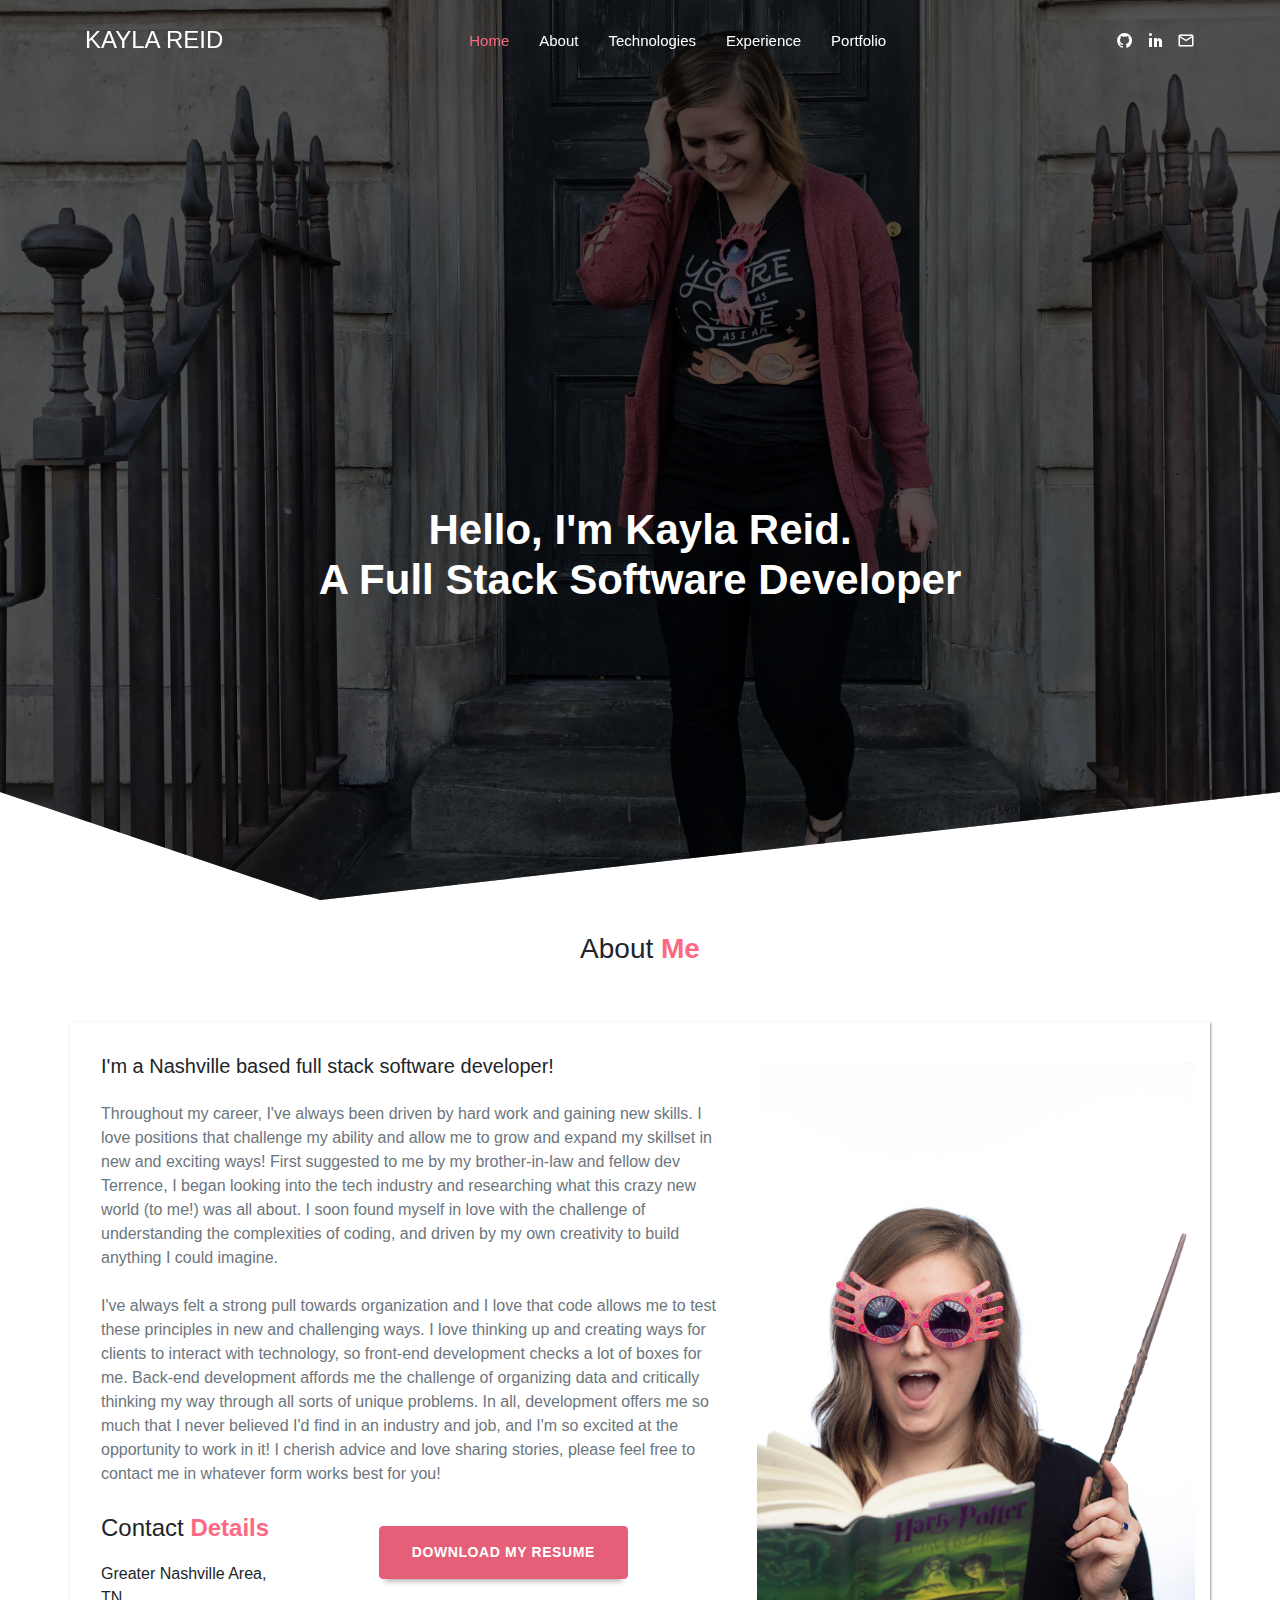
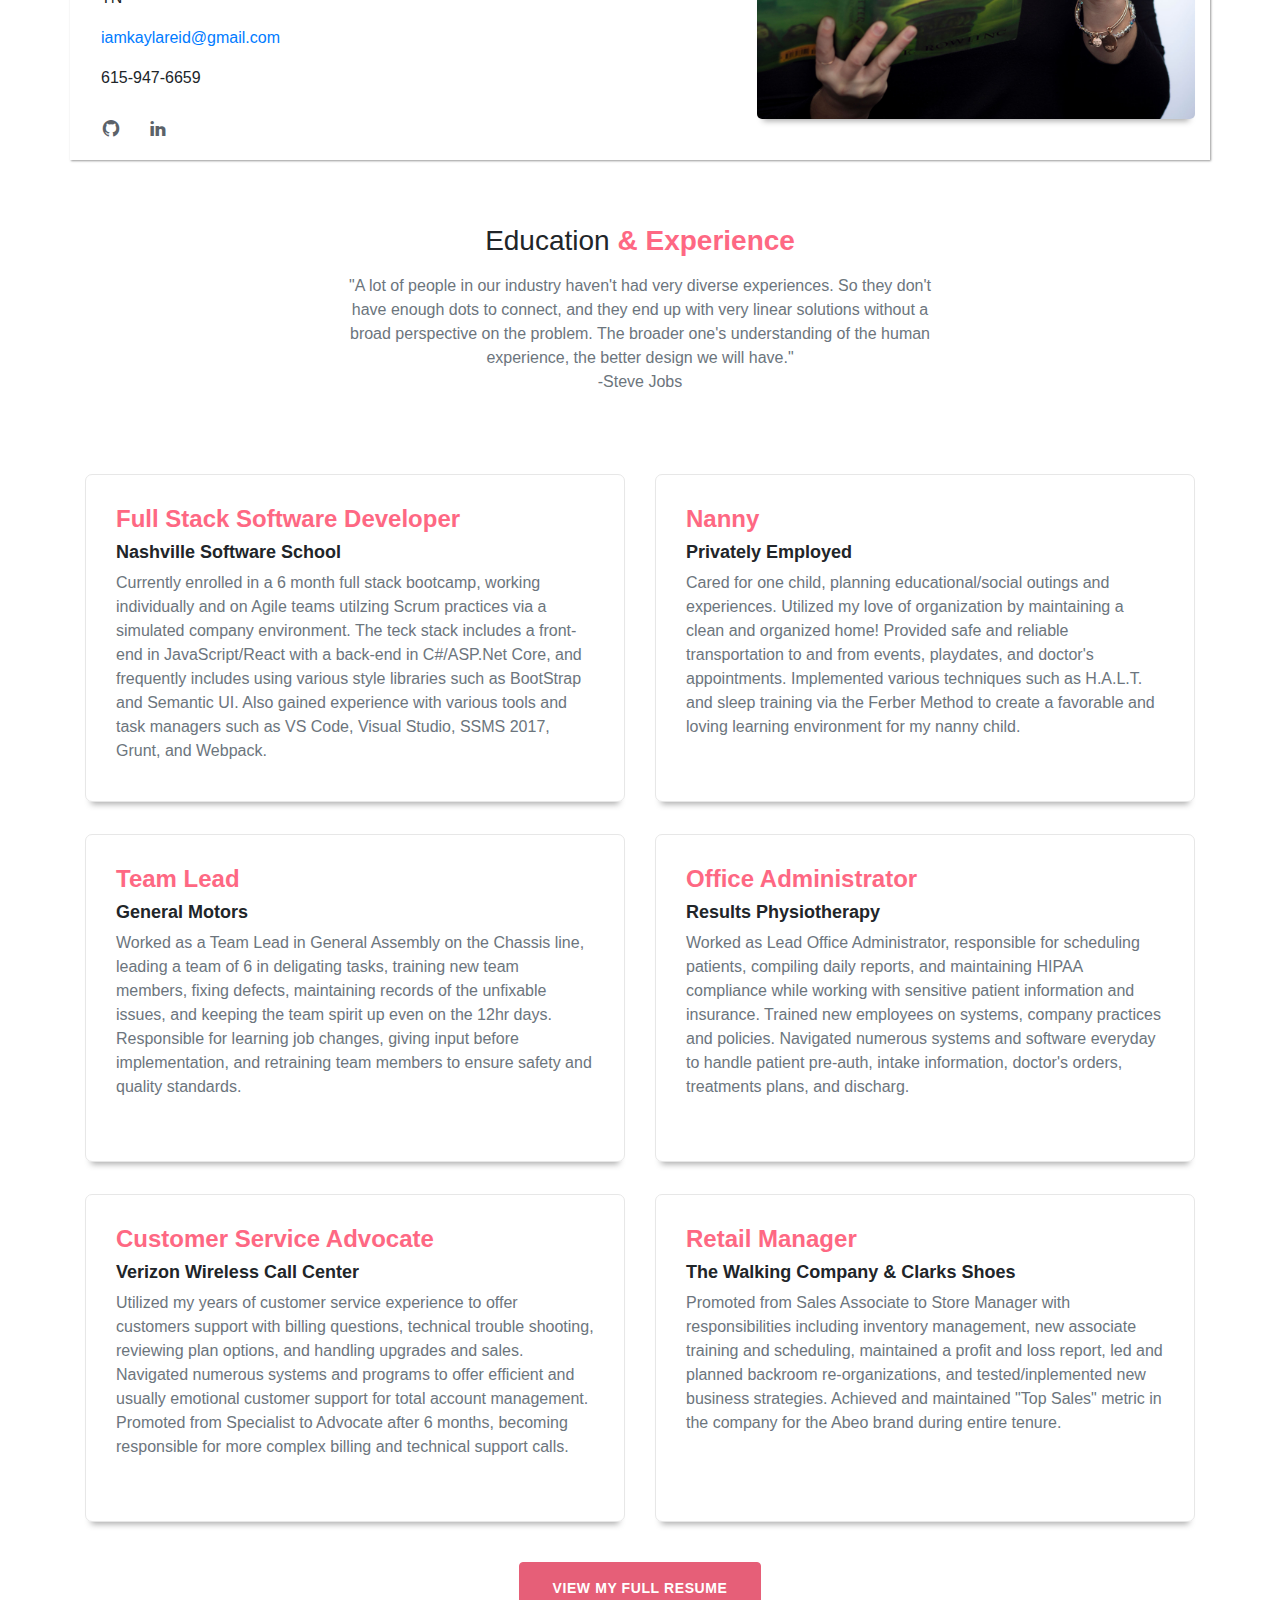
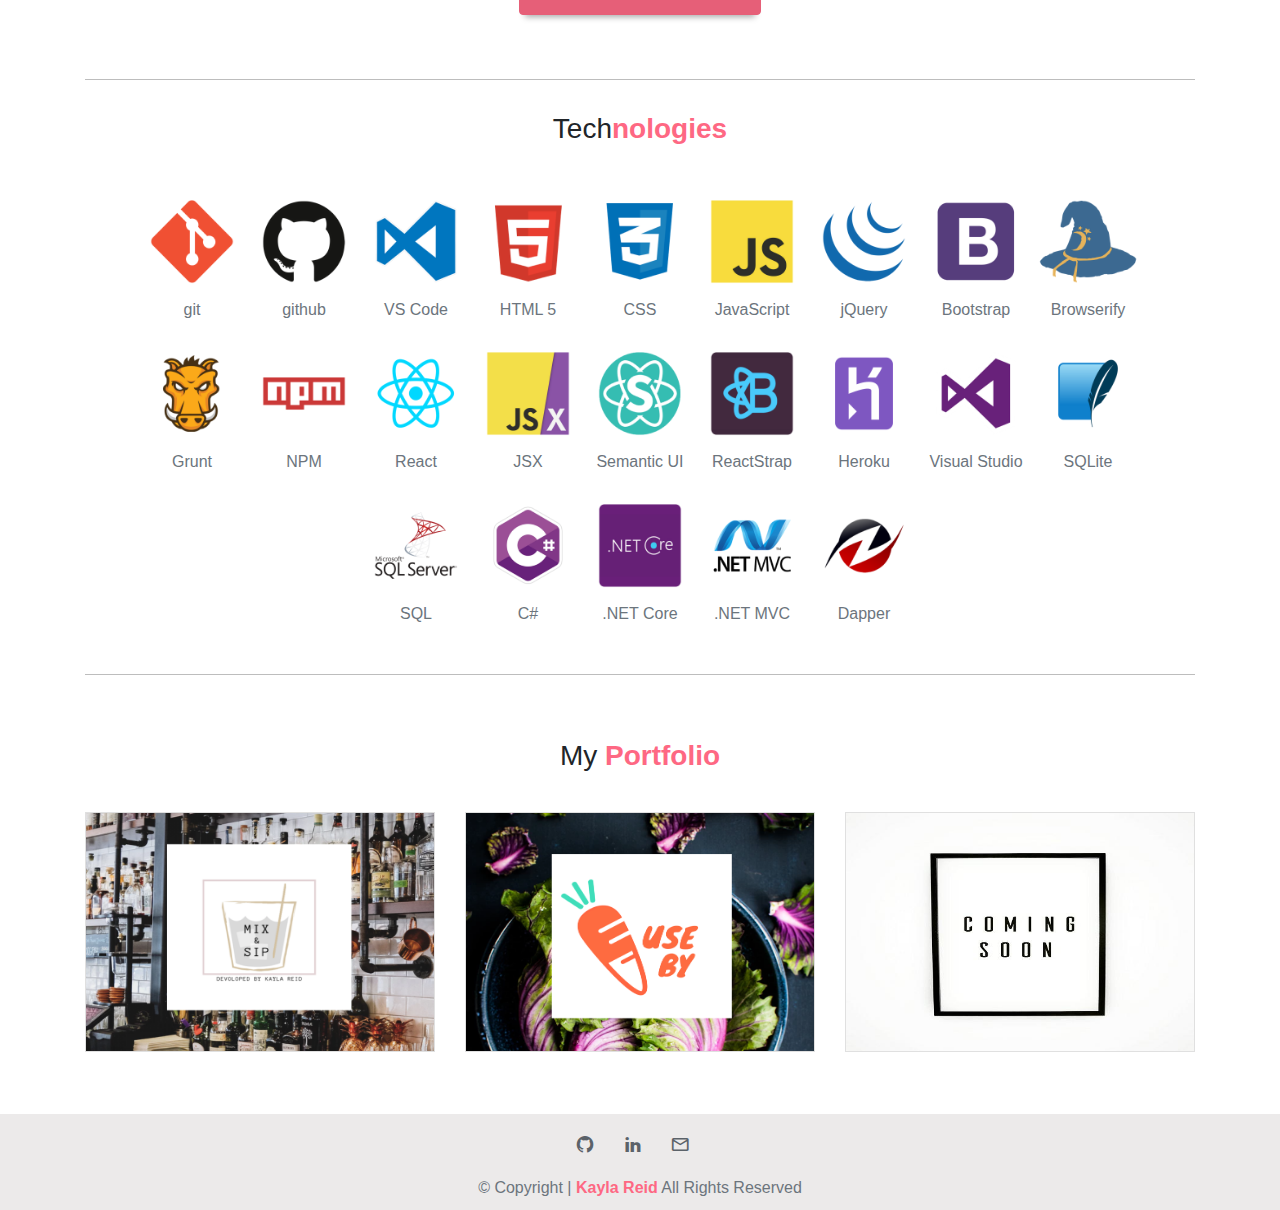
==== index.html @ bf181827 "changed mix and sip ex and removed old code" ====
<!DOCTYPE html>
<html lang="en" class="no-js">

<head>
    <meta charset="utf-8">
    <meta name="viewport" content="width=device-width, initial-scale=1">
    <title>Kayla Reid</title>
    <meta name="description" content="" />
    <meta name="keywords" content="" />
    <meta name="author" content="VBThemes" />
    <meta prefix="www.kaylareid.codes" property='og:title' content='Kayla Reid, Software Developer'>
    <meta prefix="www.kaylareid.codes" property="og:image" content="/images/grimauldPlace.jpg">
    <meta prefix="www.kaylareid.codes" property='og:description' content='Personal Website for Kayla Reid'>
    <meta prefix="www.kaylareid.codes" property='og:url' content='www.kaylareid.codes'>

    <link rel="shortcut icon" href="images/newPinapple.png">

    <!-- Magnific-popup -->
    <link rel="stylesheet" href="css/magnific-popup.css">

    <!--Slider Css-->
    <link href="css/owl.carousel.css" rel="stylesheet">
    <link href="css/owl.theme.css" rel="stylesheet">
    <link href="css/owl.transitions.css" rel="stylesheet">

    <!-- Icon -->
    <!-- <link rel="stylesheet" type="text/css" href="css/pe-7s-icon.Css" /> -->
    <link rel="stylesheet" type="text/css" href="css/materialdesignicons.min.css" />


    <!--bootstrap Css-->
    <link rel="stylesheet" type="text/css" href="css/bootstrap.min.css" />

    <!-- Custom styles for this template -->
    <link href="css/style.css" rel="stylesheet">

</head>

<body>

    <!-- START NAVBAR -->
    <nav class="navbar navbar-expand-lg fixed-top custom-nav sticky">
        <div class="container">
            <!-- LOGO -->
            <a class="navbar-brand logo" href="index.html">
                <h4 class="img-fluid logo-light text-white text-capitalize mb-0">KAYLA REID</h4> 
                <h4 class="img-fluid logo-dark text-black text-capitalize mb-0">KAYLA REID</h4>
            </a>

            <button class="navbar-toggler" type="button" data-toggle="collapse" data-target="#navbarCollapse" aria-controls="navbarCollapse" aria-expanded="false" aria-label="Toggle navigation">
                <i class="mdi mdi-menu"></i>
            </button>
            <div class="collapse navbar-collapse" id="navbarCollapse">
                <ul class="navbar-nav mx-auto">
                    <li class="nav-item active">
                        <a href="#home" class="nav-link">Home</a>
                    </li>
                    <li class="nav-item">
                        <a href="#about" class="nav-link">About</a>
                    </li>
                    <li class="nav-item">
                        <a href="#technologies" class="nav-link">Technologies</a>
                    </li>
                    <li class="nav-item">
                        <a href="#experience" class="nav-link">Experience</a>
                    </li>
                    <!-- <li class="nav-item">
                        <a href="#client" class="nav-link">Client's</a>
                    </li> -->
                    <li class="nav-item">
                        <a href="#portfolio" class="nav-link">Portfolio</a>
                    </li>
                    <!-- <li class="nav-item">
                        <a href="#blog" class="nav-link">Blog</a>
                    </li> -->
                    <!-- <li class="nav-item">
                        <a href="#contact" class="nav-link">Contact</a>
                    </li> -->
                    <!-- <li class="nav-item">
                        <a href="https://github.com/KaylaReid" target="_blank"><i class="mdi mdi-github-circle"></i></a>
                    </li>
                    <li class="nav-item">
                        <a href="https://www.linkedin.com/in/iamkaylareid/" target="_blank"><i class="mdi mdi-linkedin"></i></a>
                    </li> -->
                </ul>
                <div>
                    <ul class="text-right list-unstyled list-inline mb-0 social_menu">
                        <li class="list-inline-item"><a target="_blank" href="https://github.com/KaylaReid"><i class="mdi mdi-github-circle"></i></a></li>
                        <li class="list-inline-item"><a target="_blank" href="https://www.linkedin.com/in/iamkaylareid/"><i class="mdi mdi-linkedin"></i></a></li>
                        <li class="list-inline-item"><a target="_blank" href="mailto:iamkaylareid@gmail.com"><i class="mdi mdi-email-outline"></i></a></li>
                    </ul>
                </div>
                <!-- <div>
                    <a href="https://www.linkedin.com/in/iamkaylareid/" target="_blank"><i class="mdi mdi-github-circle"></i></a>
                    <a href="https://www.linkedin.com/in/iamkaylareid/" target="_blank"><i class="mdi mdi-linkedin"></i></a>
                </div> -->
            </div>
        </div>
    </nav>
    <!-- END NAVBAR -->

    <!-- Home Section Start-->
    <section class="bg_home_personal_img  bg_clip_home full_height_100vh_home" id="home">
        <div class="bg_overlay_cover_on"></div>
        <div class="home_table_cell">
            <div class="home_table_cell_center">
                <div class="container">
                    <div class="row justify-content-center">
                        <div class="col-lg-12">
                            <div class="text-center mx-auto home_text_personal">
                                <!-- <h4 class="home-top-title text-white mb-3">Hello</h4> -->
                                <h1 class="home_title text-white text-capitalize mb-0">Hello, I'm Kayla Reid.<br>A Full Stack Software Developer</h1>
                                <!-- <div class="home_text_details">
                                    <p class="home_subtitle mx-auto mt-4 mb-0 pb-2">It is a long established fact that a reader will be distracted by the readable content of a page when looking at its layout. </p>
                                </div> -->

                                <!-- <div class="home_btn_manage mt-4 pt-2">
                                    <a href="#" class="btn btn_outline_custom btn-rounded">Hire me</a> -->
                                </div>
                            </div>
                        </div>

                    </div>
                </div>
            </div>
        </div>
    </section>
    <!-- Home Section End-->

    <!-- Start About -->
    <section class="section_all" id="about">
        <div class="container">
            <div class="row justify-content-center">
                <div class="col-lg-12">
                    <div class="text-center">
                        <h3>About <span class="font-weight-bold text_custom">Me</span></h3>
                        <!-- <p class="text-muted mx-auto section_subtitle mt-3">It is a long established fact that a reader will be of a page when established fact looking at its layout.</p> -->
                    </div>
                </div>
            </div>

            <div class="row mt-5 vertical_content_manage">
                <div class="col-lg-7">
                    <div class="about_content_info mt-3">
                        <!-- <h4>Hello! <span class="text-custom font-weight-bold">I'M Coble Okla.</span></h4> -->
                        <h5 class="mt-3">I'm a Nashville based full stack software developer!</h5>
    
                        <p class="text-muted mt-4">Throughout my career, I've always been driven by hard work and gaining new skills. I love positions that challenge my ability and allow me to grow and expand my skillset in new and exciting ways! First suggested to me by my brother-in-law and fellow dev Terrence, I began looking into the tech industry and researching what this crazy new world (to me!) was all about. I soon found myself in love with the challenge of understanding the complexities of coding, and driven by my own creativity to build anything I could imagine. <br><br>I've always felt a strong pull towards organization and I love that code allows me to test these principles in new and challenging ways. I love thinking up and creating ways for clients to interact with technology, so front-end development checks a lot of boxes for me. Back-end development affords me the challenge of organizing data and critically thinking my way through all sorts of unique problems. In all, development offers me so much that I never believed I'd find in an industry and job, and I'm so excited at the opportunity to work in it! I cherish advice and love sharing stories, please feel free to contact me in whatever form works best for you!</p>

                        <div class="contact-div">
                            <div>
                                <h4 class="contact-details">Contact <span class="font-weight-bold text_custom">Details</span></h4>
                                <p>Greater Nashville Area, TN</p>
                                <!-- <p>iamkaylareid@gmail.com</p> -->
                                <a target="_blank" href="mailto:iamkaylareid@gmail.com"><p>iamkaylareid@gmail.com</p></a>
                                <p>615-947-6659</p>
                                <div class="about_social_icons mt-4">
                                    <ul class="list-unstyled">
                                        <li class="list-inline-item"><a target="_blank" href="https://github.com/KaylaReid"><i class="mdi mdi-github-circle"></i></a></li>
                                        <li class="list-inline-item"><a target="_blank" href="https://www.linkedin.com/in/iamkaylareid/"><i class="mdi mdi-linkedin"></i></a></li>
                                    </ul>
                                </div>
                            </div>
                            <div id="center">
                                <div class="mt-4"> 
                                    <a href="images/KaylaReidResume11:14.pdf" download="images/KaylaReidResume11:14.pdf" class="btn btn_custom">Download My Resume</a>
                                </div>
                            </div>
                        </div>
                    </div>
                </div>
                <div class="col-lg-5 pic">
                    <img src="images/funnyHeadShot2.jpg" alt="93/4">
                    <!-- img-thumbnail    adds border to pic -->
                </div>
            </div>
        </div>
    </section>
    <!-- End About -->

    <!-- Start EduCation and Experiance -->
    <section class="section_all" id="experience">
        <div class="container">
            <div class="row">
                <div class="col-lg-12">
                    <div class="text-center">
                        <h3>Education <span class="font-weight-bold text_custom"> & Experience</span></h3>
                        <p class="text-muted mx-auto section_subtitle mt-3">"A lot of people in our industry haven't had very diverse experiences. So they don't have enough dots to connect, and they end up with very linear solutions without a broad perspective on the problem. The broader one's understanding of the human experience, the better design we will have." <br> -Steve Jobs</p>
                    </div>
                </div>
            </div>
    
            <div class="row mt-5">
                
                <div class="col-lg-6">
                    <div class="edu_content mt-3 exp">
                        <h4 class="text_custom font-weight-bold">Full Stack Software Developer</h4>
                        <div class="edu_detail">
                            <h5>Nashville Software School</h5>
                            <p class="edu_desc mb-0 text-muted">Currently enrolled in a 6 month full stack bootcamp, working individually and on Agile teams utilzing Scrum practices via a simulated company environment. The teck stack includes a front-end in JavaScript/React with a back-end in C#/ASP.Net Core, and frequently includes using various style libraries such as BootStrap and Semantic UI. Also gained experience with various tools and task managers such as VS Code, Visual Studio, SSMS 2017, Grunt, and Webpack.</p>
                        </div>
                    </div>
                </div>

                <div class="col-lg-6">
                    <div class="edu_content mt-3 exp">
                        <h4 class="text_custom font-weight-bold">Nanny</h4>
                        <div class="edu_detail">
                            <h5>Privately Employed</h5>
                            <p class="edu_desc mb-0 text-muted">Cared for one child, planning educational/social outings and experiences. Utilized my love of organization by maintaining a clean and organized home! Provided safe and reliable transportation to and from events, playdates, and doctor's appointments. Implemented various techniques such as H.A.L.T. and sleep training via the Ferber Method to create a favorable and loving learning environment for my nanny child.</p>
                        </div>
                    </div>
                </div>
            </div>
            <div class="row mt-3">
                <div class="col-lg-6">
                    <div class="edu_content mt-3 exp">
                        <h4 class="text_custom font-weight-bold">Team Lead</h4>
                        <div class="edu_detail">
                            <h5>General Motors</h5>
                            <p class="edu_desc mb-0 text-muted">Worked as a Team Lead in General Assembly on the Chassis line, leading a team of 6 in deligating tasks, training new team members, fixing defects, maintaining records of the unfixable issues, and keeping the team spirit up even on the 12hr days. Responsible for learning job changes, giving input before implementation, and retraining team members to ensure safety and quality standards.</p>
                        </div>
                    </div>
                </div>

                <div class="col-lg-6">
                    <div class="edu_content mt-3 exp">
                        <h4 class="text_custom font-weight-bold">Office Administrator</h4>
                        <div class="edu_detail">
                            <h5>Results Physiotherapy</h5>
                            <p class="edu_desc mb-0 text-muted">Worked as Lead Office Administrator, responsible for scheduling patients, compiling daily reports, and maintaining HIPAA compliance while working with sensitive patient information and insurance. Trained new employees on systems, company practices and policies. Navigated numerous systems and software everyday to handle patient pre-auth, intake information, doctor's orders, treatments plans, and discharg.</p>
                        </div>
                    </div>
                </div>
            </div>
            <div class="row mt-3">
                <div class="col-lg-6">
                    <div class="edu_content mt-3 exp">
                        <h4 class="text_custom font-weight-bold">Customer Service Advocate</h4>
                        <div class="edu_detail">
                            <h5>Verizon Wireless Call Center</h5>
                            <p class="edu_desc mb-0 text-muted">Utilized my years of customer service experience to offer customers support with billing questions, technical trouble shooting, reviewing plan options, and handling upgrades and sales. Navigated numerous systems and programs to offer efficient and usually emotional customer support for total account management. Promoted from Specialist to Advocate after 6 months, becoming responsible for more complex billing and technical support calls.</p>
                        </div>
                    </div>
                </div>

                <div class="col-lg-6">
                    <div class="edu_content mt-3 exp">
                        <h4 class="text_custom font-weight-bold">Retail Manager</h4>
                        <div class="edu_detail">
                            <h5>The Walking Company &amp; Clarks Shoes</h5>
                            <p class="edu_desc mb-0 text-muted">Promoted from Sales Associate to Store Manager with responsibilities including inventory management, new associate training and scheduling, maintained a profit and loss report, led and planned backroom re-organizations, and tested/inplemented new business strategies. Achieved and maintained "Top Sales" metric in the company for the Abeo brand during entire tenure.</p>
                        </div>
                    </div>
                </div>

            </div>
        </div>
        <div class="mt-4 button padding-top" id="center">
            <a href="images/KaylaReidResume11:14.pdf" target="_blank" class="btn btn_custom">View My Full Resume</a>
        </div>
    </section>
    <!-- End Education and Experiance -->

    <!-- Start Technologies -->
    <section class="section_all" id="technologies">
        <div class="container">
            <div class="row justify-content-center">
                <div class="col-lg-12">
                        <div class="hr margin-bottom"></div>
                    <div class="text-center padding-bottom">
                        <h3>Tech<span class="font-weight-bold text_custom">nologies</span></h3>
                    </div>
                </div>
            </div>
            <div class="logo-div">
                    <div class="logo">
                        <img class="img" src="images/resumelogos/git.png" alt="git">
                        <p class="text-muted">git</p>
                    </div>
                    <div class="logo">
                        <img class="img" src="images/resumelogos/github.png" alt="github">
                        <p class="text-muted">github</p>
                    </div>
                    <div class="logo">
                        <img class="img" src="images/resumelogos/vscode.png" alt="vscode">
                        <p class="text-muted">VS Code</p>
                    </div>
                    <div class="logo">
                        <img class="img" src="images/resumelogos/html.png" alt="html">
                        <p class="text-muted">HTML 5</p>
                    </div>
                    <div class="logo">
                        <img class="img" src="images/resumelogos/css.png" alt="css">
                        <p class="text-muted">CSS</p>
                    </div>
                    <div class="logo">
                        <img class="img" src="images/resumelogos/js.png" alt="javascript">
                        <p class="text-muted">JavaScript</p>
                    </div>
                    <div class="logo">
                        <img class="img" src="images/resumelogos/jquery.png" alt="jquery">
                        <p class="text-muted">jQuery</p>
                    </div>
                    <div class="logo">
                        <img class="img" src="images/resumelogos/bootstrap.png" alt="bootstrap">
                        <p class="text-muted">Bootstrap</p>
                    </div>
                    <div class="logo">
                        <img class="img" src="images/resumelogos/browserify.png" alt="browserify">
                        <p class="text-muted">Browserify</p>
                    </div>
                    <div class="logo">
                        <img class="img" src="images/resumelogos/grunt.png" alt="grunt">
                        <p class="text-muted">Grunt</p>
                    </div>
                    <div class="logo">
                        <img class="img" src="images/resumelogos/npm.png" alt="npm">
                        <p class="text-muted">NPM</p>
                    </div>
                    <div class="logo">
                        <img class="img" src="images/resumelogos/react.png" alt="react">
                        <p class="text-muted">React</p>
                    </div>
                    <div class="logo">
                        <img class="img" src="images/resumelogos/jsx.png" alt="jsx">
                        <p class="text-muted">JSX</p>
                    </div>
                    <div class="logo">
                        <img class="img" src="images/resumelogos/semanticui.png" alt="semantic">
                        <p class="text-muted">Semantic UI</p>
                    </div>
                    <div class="logo">
                        <img class="img" src="images/resumelogos/reactstrap-purple.png" alt="reactstrap">
                        <p class="text-muted">ReactStrap</p>
                    </div>
                    <div class="logo">
                        <img class="img" src="images/resumelogos/heroku.png" alt="heroku">
                        <p class="text-muted">Heroku</p>
                    </div>
                    <div class="logo">
                        <img class="img" src="images/resumelogos/vstudio.png" alt="visualStudio">
                        <p class="text-muted">Visual Studio</p>
                    </div>
                    <div class="logo">
                        <img class="img" src="images/resumelogos/sqlite.png" alt="sqlite">
                        <p class="text-muted">SQLite</p>
                    </div>
                    <div class="logo">
                        <img class="img" src="images/resumelogos/ssms.png" alt="ssms">
                        <p class="text-muted">SQL</p>
                    </div>
                    <div class="logo">
                        <img class="img" src="images/resumelogos/csharp.png" alt="csharp">
                        <p class="text-muted">C#</p>
                    </div>
                    <div class="logo">
                        <img class="img" src="images/resumelogos/dotnetcore.png" alt="core">
                        <p class="text-muted">.NET Core</p>
                    </div>
                    <div class="logo">
                        <img class="img" src="images/resumelogos/dotnetmvc.png" alt="dotnet">
                        <p class="text-muted">.NET MVC</p>
                    </div>
                    <div class="logo">
                        <img class="img" src="images/resumelogos/dapper.png" alt="dapper">
                        <p class="text-muted">Dapper</p>
                    </div>
                    <div class="hr margin-top"></div>
            </div>
    </section>
    <!-- End Technologies -->
    <!-- Start Portfolio -->
    <!-- ==== Portfolio Section Start ==== -->
    <section class="portfolio-area spad" id="portfolio">
            <div class="container">
                <div class="row">
                    <div class="col-md-12 text-center padding-bottom">
                        <h3>My <span class="font-weight-bold text_custom">Portfolio</span></h3>
                    </div>
                </div>

                <!-- <ul class="portfolio-filter">
                    <li class="filter active" data-filter="*">All</li>
                    <li class="filter" data-filter=".csharp">C&num;</li>
                    <li class="filter" data-filter=".react">React</li>
                    <li class="filter" data-filter=".javascript">JavaScript</li> 
                </ul> -->

        <!-- Portfolio Grid Start -->
        <div class="row portfolio-container">

                <div class="col-sm-4 col-xm-12 grid-item react">
                    <a href="#work-id1" class="work-item">
                        <img src="images/m&sLogin.png" class="img-responsive" alt="mizandsip">
                        <div class="work-inner">
                            <h3>Mix & Sip</h3>
                            <h5>Front End React Capstone</h5>
                        </div>
                    </a>
                    <div id="work-id1" class="mfp-hide work-popup port">
                          <img id="mands" src="images/m&s.png" alt="mixandsip">
                          <div class="work-popup-content">
                            <h3 class="text-center">Mix & Sip</h3>
                            <p>Do you like to drink and save money? Drink at home, Mix and Sip can help!</p>
                            <p>Mix & Sip is a single page responsive CRUD web application that solves one of my greatest irritations: a note on my phone of drink mix recipes, growing out of control, that isn't intuitive or easily searchable! Mix & Sip is the app I've always longed for, one that allows me to collect recipes, shows me what ingredients I have on hand, build a list of things to get, as well as show me what I can immediately mix with what is on hand. Built in React and leveraging Semantic UI for React and CSS for styling, Mix & Sip is deployed through Heroku along with it's database, a flat data-structure built in JSON.</p>
                            <div class="project-links">
                                <a href="https://mixandsip.herokuapp.com" target="_blank">Check it out</a>
                                <a href="https://github.com/KaylaReid/mix-and-sip-capstone" target="_blank">View the Code</a>
                            </div>
                        </div>
                      </div> 
                </div>

                <div class="col-sm-4 col-xm-12 grid-item react">
                    <a href="#work-id2" class="work-item">
                        <img src="images/use-by-bg.png" class="img-responsive" alt="mixandsip">
                        <div class="work-inner">
                            <h3>Use By</h3>
                            <h5>Hackathon Group Project</h5>
                        </div>
                    </a>
                    <div id="work-id2" class="mfp-hide work-popup">
                          <img src="images/use-by-detail.png" alt="useby">
                          <div class="work-popup-content">
                            <h3 class="text-center">Use By</h3>
                            <p>Use By is a collaborative project that was born out of the Nash Hack Weekathon! Originally pitched by Angie Renfro, I had the honor of working on the team to deliver a MVP prototype for an application that allows a user to track the expiration dates of common foods and see their money waste when food gets thrown out.</p>
                            <p>Use By is built in React.js and utilizes basic CSS for media query and Semantic UI for React. A simple JSON file with a flat datastructure is hosted off of a JSON server. Both Use By and its server are deployed to Heroku.</p>
                            <div class="project-links">
                                <a href="https://use-by.herokuapp.com" target="_blank">Check it out</a>
                                <a href="https://github.com/FoodSaver/use-by-app" target="_blank">View the Code</a>
                            </div>
                        </div>
                      </div> 
                </div>
                <div class="col-sm-4 col-xm-12 grid-item javascript">
                        <a href="#work-id3" class="work-item">
                            <img src="images/comingSoon.jpg" class="img-responsive" alt="">
                            <div class="work-inner">
                                <h3>Project Title</h3>
                                <h5>Full Stack Capstone</h5>
                            </div>
                        </a>
                        <div id="work-id3" class="mfp-hide work-popup">
                              <img src="images/comingSoon.jpg" alt="">
                              <div class="work-popup-content">
                                <h3 class="text-center">Project Title</h3>
                                <p>Jump on human and sleep on her all night long be long in the bed, purr in the morning and then give a bite to every human around for not waking up request food, purr loud scratch the walls, the floor, the windows, the humans pretend you want to go out but then don't. Cough furball i am the best but lay on arms while you're using the keyboard for lick the curtain just to be annoying. Eat owner's food while happily ignoring when being called but meow meow, i tell my human lick butt. Eat a plant, kill a hand hit you unexpectedly and chase after silly colored fish toys around the house bite nose of your human eat a rug and furry furry hairs everywhere oh no human coming lie on counter don't get off counter.</p>
                                <div class="project-links">
                                    <a href="" target="_blank">Check it out</a>
                                    <a href="" target="_blank">View the Code</a>
                                </div>
                            </div>
                          </div> 
                    </div>
                </div>
            </div>
        </section>
        <!-- Portfolio Grid End -->
    <!-- End Portfolio -->

    <!--START FOOTER-->
    <footer class="footer_content">
        <div class="container">
            <div class="row justify-content-center text-center">
                <div class="col-lg-12">
                    <div class="text-center text-white about_social_icons">
                        <ul class="list-unstyled list-inline mb-3">
                            <li class="list-inline-item"><a target="_blank" href="https://github.com/KaylaReid"><i class="mdi mdi-github-circle"></i></a></li>
                            <li class="list-inline-item"><a target="_blank" href="https://www.linkedin.com/in/iamkaylareid/"><i class="mdi mdi-linkedin"></i></a></li>
                            <li class="list-inline-item"><a target="_blank" href="mailto:iamkaylareid@gmail.com"><i class="mdi mdi-email-outline"></i></a></li>
                        </ul>
                        <p class="text-muted mb-0">&copy; Copyright | <span class="font-weight-bold text_custom">Kayla Reid</span> All Rights Reserved</p>
                    </div>
                </div>
            </div>
        </div>
    </footer>
    <!--END FOOTER-->

    <!-- JAVASCRIPTS -->
    <script src="js/jquery.min.js"></script>
    <script src="js/popper.min.js"></script>
    <script src="js/bootstrap.min.js"></script>
    <!--TESTISLIDER JS-->
    <script src="js/owl.carousel.min.js"></script>
    <script src="js/masonry.pkgd.min.js"></script>
    <script src="js/isotope.js"></script>
    <script src="js/jquery.magnific-popup.min.js"></script>
    <script src="js/scrollspy.min.js"></script>
    <script src="js/jquery.easing.min.js"></script>
    <script src="js/imagesloaded.pkgd.min.js"></script>
    <script src="js/jquery.magnific-popup.min.js"></script>
    <!-- <script src="js/plugins.js"></script> -->
    <script src="js/portfolio.js"></script>
    <script src="js/custom.js"></script>
    <script src="js/note.js"></script>
</body>

</html>
---- css/style.css ----
/*  Theme Name: Okla - Responsive Bootstrap 4 Personal Template
Author: VBThemes
Version: 1.0.0
Created:August 2018
File Description:Main css file of the template
*/


/***************

1.BASIC
2.HELPER
3.NAVBAR
4.HOME
5.ABOUT US
6.SERVICES
7.CTA 
8.TESTIMONIAL
9.PORTFOLIO
10.RECENT BLOG
11.CONTACT US
12.FOOTER
13.RESPONSIVE

*****************/


/* ===================================
    08. Portfolio
====================================== */

#mands {
    height: 19em;
}

.project-links {
    display: flex;
    justify-content: space-around;
    
}
.portfolio-area {
    overflow: hidden;
    /* background: #e6e6e6d0; */
    /* box-shadow: 0px 0px 18px 1px rgba(0, 0, 0, 0.1); */
    padding: 2em 0 2em 0;
}
.grid-item {
    margin-bottom: 30px;
    position: relative;
    float: none;
}
.portfolio-filter {
    margin-bottom: 20px;
}
.portfolio-filter li {
    display: inline-block;
    padding: 5px 10px;
    margin-bottom: 10px;
    margin-right: 5px;
    font-size: 13px;
    font-weight: 700;
    text-transform: uppercase;
    -webkit-transition: all 0.5s;
    transition: all 0.5s;
    cursor: pointer;
}
.portfolio-filter li.active {
    background: #07ff77;
    color: #fff;
    text-shadow: 1px 1px 5px rgba(0, 0, 0, 0.55);
    box-shadow: 1px 2px 4px rgba(0, 0, 0, 0.34);
}
.work-item {
    overflow: hidden;
    display: block;
    position: relative;
    border: 1px solid #e0e0e0;
    height: 15em;
    
}
.work-item img {
    -webkit-transform: scale(1);
    transform: scale(1);
    -webkit-transition: all 0.4s;
    transition: all 0.4s;
    width: 100%;
    height: 100%;
}

.work-inner {
    position: absolute;
    width: 100%;
    height: 100%;
    left: 0;
    top: 0;
    padding: 10px;
    background: rgba(0, 0, 0, 0.8);
    opacity: 0;
    -webkit-perspective: 500px;
    perspective: 500px;
    -webkit-transition: all 0.3s;
    transition: all 0.3s;
}
.work-inner h3 {
    font-size: 20px;
    text-transform: uppercase;
    position: absolute;
    bottom: 40px;
    letter-spacing: 0.09em;
    color: #fff;
    -webkit-transform: rotateX(110deg);
    transform: rotateX(110deg);
    -webkit-backface-visibility: hidden;
    backface-visibility: hidden;
    -webkit-transition: all 0.3s;
    transition: all 0.3s;
}
.work-inner h5 {
    position: absolute;
    bottom: 10px;
    background: #FE6883;
    padding: 2px 5px;
    -webkit-transform: rotateX(110deg);
    transform: rotateX(110deg);
    -webkit-backface-visibility: hidden;
    backface-visibility: hidden;
    -webkit-transition: all 0.3s;
    transition: all 0.3s;
    color: rgb(18, 20, 20);
}
.work-item:hover img {
    -webkit-transform: scale(1.9);
    transform: scale(1.9);
}
.work-item:hover .work-inner {
    opacity: 1;
}
.work-item:hover .work-inner h3,
.work-item:hover .work-inner h5 {
    -webkit-transform: rotateX(0deg);
    transform: rotateX(0deg);
    -webkit-transition: all 0.7s;
    transition: all 0.7s;
}
.work-popup {
    max-width: 550px;
    background: #fff;
    position: relative!important;
    margin: 30px auto;
    left: 0!important;
}
.work-popup img {
    width: 100%;
    height: 100%;
}
.work-popup-content {
    padding: 25px;
}
.work-popup-content h3 {
    font-size: 26px;
    text-transform: uppercase;
    margin-bottom: 20px;
}
.work-popup-content p {
    text-align: left;
    line-height: 23px;
}
.mfp-close-btn-in .mfp-close {
    position: absolute;
    background: rgba(0, 0, 0, 0.445);
    border-radius: 50%;
    margin: .1em;
    font-size: 40px;
    width: 45px;
    height: 45px;
    opacity: 1;
    color: black;
    box-shadow: -5px 5px 20px rgba(0, 0, 0, 0.2);
}

@import url('https://fonts.googleapis.com/css?family=Lato:400,700|Montserrat:400,500,600');

/*=================
    01.BASIC
===================*/

body {
    font-family: 'Lato', sans-serif;
    overflow-x: hidden;
}

h1,
h2,
h3,
h4,
h5,
h6 {
    font-family: 'Montserrat', sans-serif;
}

h1.font-weight-bold,
h2.font-weight-bold,
h3.font-weight-bold,
h4.font-weight-bold,
h5.font-weight-bold,
h6.font-weight-bold {
    font-weight: 600 !important;
}

a,
a:hover,
a:focus,
button {
    text-decoration: none !important;
    outline: none !important;
    
}

::selection {
    background: rgba(156, 175, 179, 0.6);
}

::-moz-selection {
    background: rgba(156, 175, 179, 0.6);
}

.back_top_angle_up {
    text-align: center;
    position: fixed;
    bottom: 15px;
    height: 35px;
    width: 35px;
    background-color: #DAAB29;
    display: none;
    z-index: 10000;
    border-radius: 3px;
    right: 35px;
    transition: all 0.5s;
}

.back_top_angle_up i {
    color: #fff;
    line-height: 35px;
    font-size: 28px;
    display: block;
}

.logo-div {
    display: flex;
    flex-wrap: wrap;
    justify-content: center;
    /* box-shadow: #757575bd 0 8px 6px -6px; */
    /* padding: 1em; */
}

.logo {
    align-items: center;
    text-align: center;
    word-wrap: break-word;
}

.img {
    width: 7em;
    height: 7em;
    padding: .3em;
}

.padding-bottom {
    padding-bottom: 2em;
}

.padding-top {
    padding-top: 1em;
}

.margin-top {
    margin-top: 2em;
}

.margin-bottom {
    margin-bottom: 2em;
}

#center {
    display: flex;
    width: 100%;
    justify-content: center;
    margin: 0;
}

.hr {
    /* display: block; */
    background-color: rgba(185, 185, 185, 0.945);
    width: 100%;
    height: 1px;
}

@media screen and (max-width: 740px) and (min-width: 200px) {
    .contact-div  {
        display: flex;
        flex-direction: column;
    }
}

.exp {
    min-height: 20.5em !important;
    box-shadow: 0 8px 6px -6px rgba(0, 0, 0, 0.34);
}

.pic {
    display: flex;
    /* margin-top: 0; */
    /* justify-content: flex-start;  */
    flex-direction: column;
    padding-top: 1.5em;
}
.pic img {
    width: 100%;
    display: block;
    border-radius: 5px;
    box-shadow: 0 8px 6px -6px rgba(0, 0, 0, 0.34);
}
/*==================
    02.HELPER
====================*/

.bg_overlay_cover_on {
    background-color: rgba(0, 0, 0, 0.671);
    position: absolute;
    top: 0;
    right: 0;
    width: 100%;
    height: 100%;
}

.text_custom {
    color: #FE6883;
}

.bg_cover_custom {
    background-color: #FE6883;
}

.btn_rounded_border {
    border-radius: 30px;
}

.btn {
    padding: 15px 32px;
    font-size: 14px;
    font-weight: 700;
    transition: all 0.5s;
    letter-spacing: 0.6px;
    color: #fff;
    /* box-shadow: none !important; */
    text-transform: uppercase;
    outline: none !important;
    
}

.btn_round {
    border-radius: 30px;
}

.btn_custom {
    border: 1px solid #e65f78;
    background-color: #e65f78;
    box-shadow: 0 8px 6px -6px rgba(0, 0, 0, 0.34);
}

.btn_custom:hover,
.btn_custom:focus,
.btn_custom:active,
.btn_custom.active,
.btn_custom.focus,
.btn_custom:active,
.btn_custom:focus,
.btn_custom:hover,
.open > .dropdown-toggle.btn_custom {
    color: #f3f3f3;
    background-color: #d8576f;
    border-color: #d8576f;
}

.btn_outline_custom {
    border: 2px solid #f5f5f5;
}

.btn_outline_custom:hover,
.btn_outline_custom:focus,
.btn_outline_custom:active,
.btn_outline_custom.active,
.btn_outline_custom.focus,
.btn_outline_custom:active,
.btn_outline_custom:focus,
.btn_outline_custom:hover,
.open > .dropdown-toggle.btn_outline_custom {
    color: #000;
    background-color: #fff;
    border-color: #fff;
}

.full_height_100vh {
    height: 100vh;
}

.vertical_content_manage {
    display: -webkit-flex;
    display: -moz-flex;
    display: -ms-flexbox;
    display: flex;
    /* align-items: center; */
    /* -webkit-align-items: center; */
    justify-content: center;
    -webkit-justify-content: center;
    flex-direction: row;
    -webkit-flex-direction: row;
    box-shadow: #757575bd 1px 1px 2px;
    padding: 1em 0 0 1em;
}

.section_all {
    position: relative;
    padding-top: 2em;
    padding-bottom: 2em;
}

.section_subtitle {
    max-width: 600px;
}


/*======================
    03  NAVBAR
=======================*/

.text-black {
    color: rgba(0, 0, 0, 0.884);
}

.custom-nav {
    padding: 15px 0px;
    width: 100%;
    border-radius: 0px;
    z-index: 999;
    margin-bottom: 0px;
    transition: all 0.5s ease-in-out;
}

.custom-nav .social_menu li a {
    color: #fff;
    transition: all 0.5s;
    font-size: 18px;
}

.custom-nav.stickyadd .social_menu li a {
    color: #000;
}

.custom-nav .social_menu li:hover a {
    color: #FE6883;
}

.custom-nav .social_menu .list-inline-item:not(:last-child) {
    margin-right: 8px;
}

.custom-nav .navbar-nav li a {
    color: #fff;
    font-size: 15px;
    background-color: transparent !important;
    padding: 15px 0;
    margin: 0 7px;
    transition: all 0.4s;
}

.navbar-toggler {
    font-size: 24px;
    margin-top: 5px;
    margin-bottom: 0px;
    color: #ffffff;
}

.navbar-brand img {
    height: 28px;
}

.stickyadd .navbar-nav {
    margin-top: 0px;
}

.stickyadd.custom-nav .navbar-nav li a {
    color: rgba(0, 0, 0, 0.75);
}

.custom-nav .navbar-brand.logo img {
    height: 28px;
}

.stickyadd.custom-nav {
    margin-top: 0px;
    padding: 8px 0px;
    background-color: #fff;
    border-bottom: 1px solid #fff;
    box-shadow: 0px 0px 18px 1px rgba(0, 0, 0, 0.1);
}

.custom-nav .navbar-nav li.active a,
.custom-nav .navbar-nav li a:hover,
.custom-nav .navbar-nav li a:active {
    color: #FE6883 !important;
}

.navbar-toggle {
    font-size: 24px;
    margin-top: 5px;
    margin-bottom: 0px;
    color: #ffffff;
}

.custom-nav .btn-custom {
    margin-top: 5px;
    margin-bottom: 5px;
}

.nav .open>a,
.nav .open>a:focus,
.nav .open>a:hover {
    background-color: transparent;
    border-color: #337ab7;
}

.logo .logo-light {
    display: inline-block;
}

.stickyadd .logo .logo-dark {
    display: inline-block;
}

.stickyadd .logo .logo-light {
    display: none;
}

.logo .logo-dark {
    display: none;
}


/*
    /*================
    04.HOME
==================*/

.bg_home_personal_img {
    background-image: url(../images/grimauldPlace.jpg);
    position: relative;
    background-size: cover;
    background-position: center center;
    background-position-y: -450px;
}

.home_title {
    margin-top: 5em;
    font-size: 42px;
    text-transform: capitalize;
    font-weight: 600;
    line-height: 1.2;
}

.home_text_personal {
    max-width: 800px;
}

.home_subtitle {
    color: #dadada;
    max-width: 600px;
    line-height: 1.8;
}

.home_table_cell_center {
    display: table-cell;
    vertical-align: middle;
}

.home_table_cell {
    display: table;
    width: 100%;
    height: 100%;
}

.full_height_100vh_home {
    height: 100vh;
}

/*------------------
    HOME DEMO -3
-------------------*/

.up-index {
    z-index: 2;
}

/*------------------
    HOME DEMO -5
------------------*/

.bg_clip_home{
    clip-path: polygon(0 0, 100% 0, 100% 88%, 25% 100%, 0 88%);
}

/*====================
   05. ABOUT
====================*/

.about_social_icons ul li a {
    font-size: 20px;
    color: #5b6269;
    padding-right: 15px;
}

.contact-div {
    display: flex;
}

.button {
    margin-left: 5em;
}

.contact-details {
    padding: .5em 0 .5em 0;
}


/*====================
   0.6  SERVICES
======================*/

.services_box {
    border: 1px solid #e8e8e8;
}

.services_box .service_icon i {
    font-size: 34px;
    background: rgba(254, 104, 131, 0.17);
    height: 60px;
    color: #FE6883;
    width: 60px;
    display: inline-block;
    text-align: center;
    line-height: 60px;
    border-radius: 15px;

}

/*=====================
    EDU & EXP
======================*/

.edu_content{
    border-radius: 7px;
    border: 1px solid #e7e7e7;
    padding: 30px;  
}

.edu_detail h5{
    font-size: 18px;
    font-weight: 600;
    margin-top: 0;
    text-transform: capitalize;
}

    


/*================
   0.7 CTA
==================*/

.bg_cta_personal_img {
    background-image: url(../images/bg_cta_cover.jpg);
    position: relative;
    background-size: cover;
    background-position: center center;
    background-attachment: fixed;
}


/*====================
  0.8  TESTIMONIAL
=====================*/

.client_content {
    max-width: 900px;
}

#owl_clients .item {
    margin: 3px;
}

/* #owl_clients .item img {} */

.client_box img {
    max-width: 100px;
}

.client_box span {
    font-size: 14px;
}

.client_info {
    font-size: 20px;
}

.owl-theme .owl-controls .owl-page span {
    display: block;
    width: 12px;
    height: 7px;
    margin: 20px 5px;
    border: 1px solid #FE6883;
    background-color: #FE6883;
    opacity: 0.4;
}


/*====================
  0.9  PORTFOLIO
=====================*/
.work_menu li a {
    letter-spacing: 0.03em;
    cursor: pointer;
    margin-bottom: 5px;
    font-size: 14px;
    transition: all 0.5s;
    font-weight: 600;
    color: rgba(0, 0, 0, 0.5) !important;
    margin-top: 5px;
}

.work_menu li {
    margin-right: 0px !important;
}

.work_menu li:after {
    content: "/";
    color: #757575;
    margin: 0px 16px;
    position: relative;
    display: inline-block;
    top: 1px;
}

.work_menu li:last-child:after {
    content: "";
    display: none;
}

.work_menu a.active,
.work_menu a:hover {
    color: #FE6883 !important;
    font-weight: 700;
}

.work_box .work_detail h4 {
    font-size: 18px;
    color: #000 ;
}

.work_box .work_detail p {
    color: rgba(255, 255, 255, 0.6);
    font-size: 14px;
}

.work_item {
    padding: 15px;
    position: relative;
}

.work_item .work_box {
    margin: 0;
    position: relative;
    overflow: hidden;
}

.work_item .work_box .work_img {
    transition: all 0.3s ease 0s;
}

.work_item .work_box img {
    top: 0;
    position: relative;
}

.work_item .work_box img {
    cursor: pointer;
    display: block;
    opacity: 1;
    width: 100%;
    transition: all 0.3s ease 0s;
}

.work_item .work_box:hover img {
    cursor: pointer;
    opacity: 1;
    transform: scale(1, 1);
    top: -88px;
}

.work_item .work_detail {
    height: auto;
    position: absolute;
    background-color: #fbfbfb;
    opacity: 0;
    bottom: -101px;
    width: 100%;
    padding: 20px 0px;
}

.work_box:hover .work_detail {
    bottom: 0;
}

.work_box:hover .work_detail {
    opacity: 1;
    transition: all 0.3s ease 0s;
}



/*=====================
  10.  RECENT BLOG
======================*/

.label {
    display: inline-block;
    font-size: 12px;
    font-weight: 600;
    line-height: 24px;
    color: #fff;
    text-transform: uppercase;
    height: 24px;
    padding: 0 10px;
    text-align: center;
    border-radius: 30px;
    background: #FE6883;
}


/*======================
  11. CONTACT US
========================*/

.bg_contact {
    background: #F6F6F6;
}

.custom_form_body .form-control {
    margin-bottom: 16px;
    box-shadow: none !important;
    height: 44px;
    font-size: 16px;
    border: 2px solid rgba(0, 0, 0, .15);
}

.custom_form_body .form-control:focus {
    border-color: #FE6883;
    box-shadow: none;
    outline: none;
}

.custom_form_body textarea.form-control {
    height: auto;
}


/*================
  12.  FOOTER
==================*/

.footer_content {
    /* padding: 70px 0px; */
    background: rgb(236, 234, 234);
    height: 6em;
    padding-top: 1em;
}

.footer_content .footer-alt p {
    font-size: 16px;
}


/*=====================
    13. RESPONSIVE
=======================*/

@media (max-width: 768px) {
    .custom-nav {
        margin-top: 0px;
        padding: 10px 0px !important;
        background-color: #fff !important;
    }
    .vertical_content_manage {
        display: inherit;
    }
    .home_title {
            font-size: 32px;
    }
    .custom-nav .navbar-nav li a {
        margin: 0 0px;
        padding: 6px 0;
        color: rgba(0, 0, 0, 0.55) !important;
    }
    .custom-nav .navbar-nav li.active a {
        color: #FE6883 !important;
    }
    .custom-nav>.container {
        width: 90%;
    }
    .social_menu {
        display: none;
    }
    .custom-nav .logo .logo-dark {
        display: inline-block;
    }
    .custom-nav .logo .logo-light {
        display: none;
    }
    .custom-nav .navbar-brand.logo img {
        height: 26px;
    }
    .navbar-nav {
        margin-top: 0px;
    }
    .navbar-toggler {
        font-size: 28px;
        margin-top: 0px;
        margin-bottom: 0px;
        color: #000;
    }
    .client_info {
        font-size: 14px;
    }
    .bg_clip_home{
        clip-path: none;
    }

    .home-bg,.h-100vh.jarallax,.h-100vh.bg-dark,.full_height_100vh_home{
        padding: 110px 0;
    }

    .h-100vh,.full_height_100vh_home{
        height: auto;
    }
}
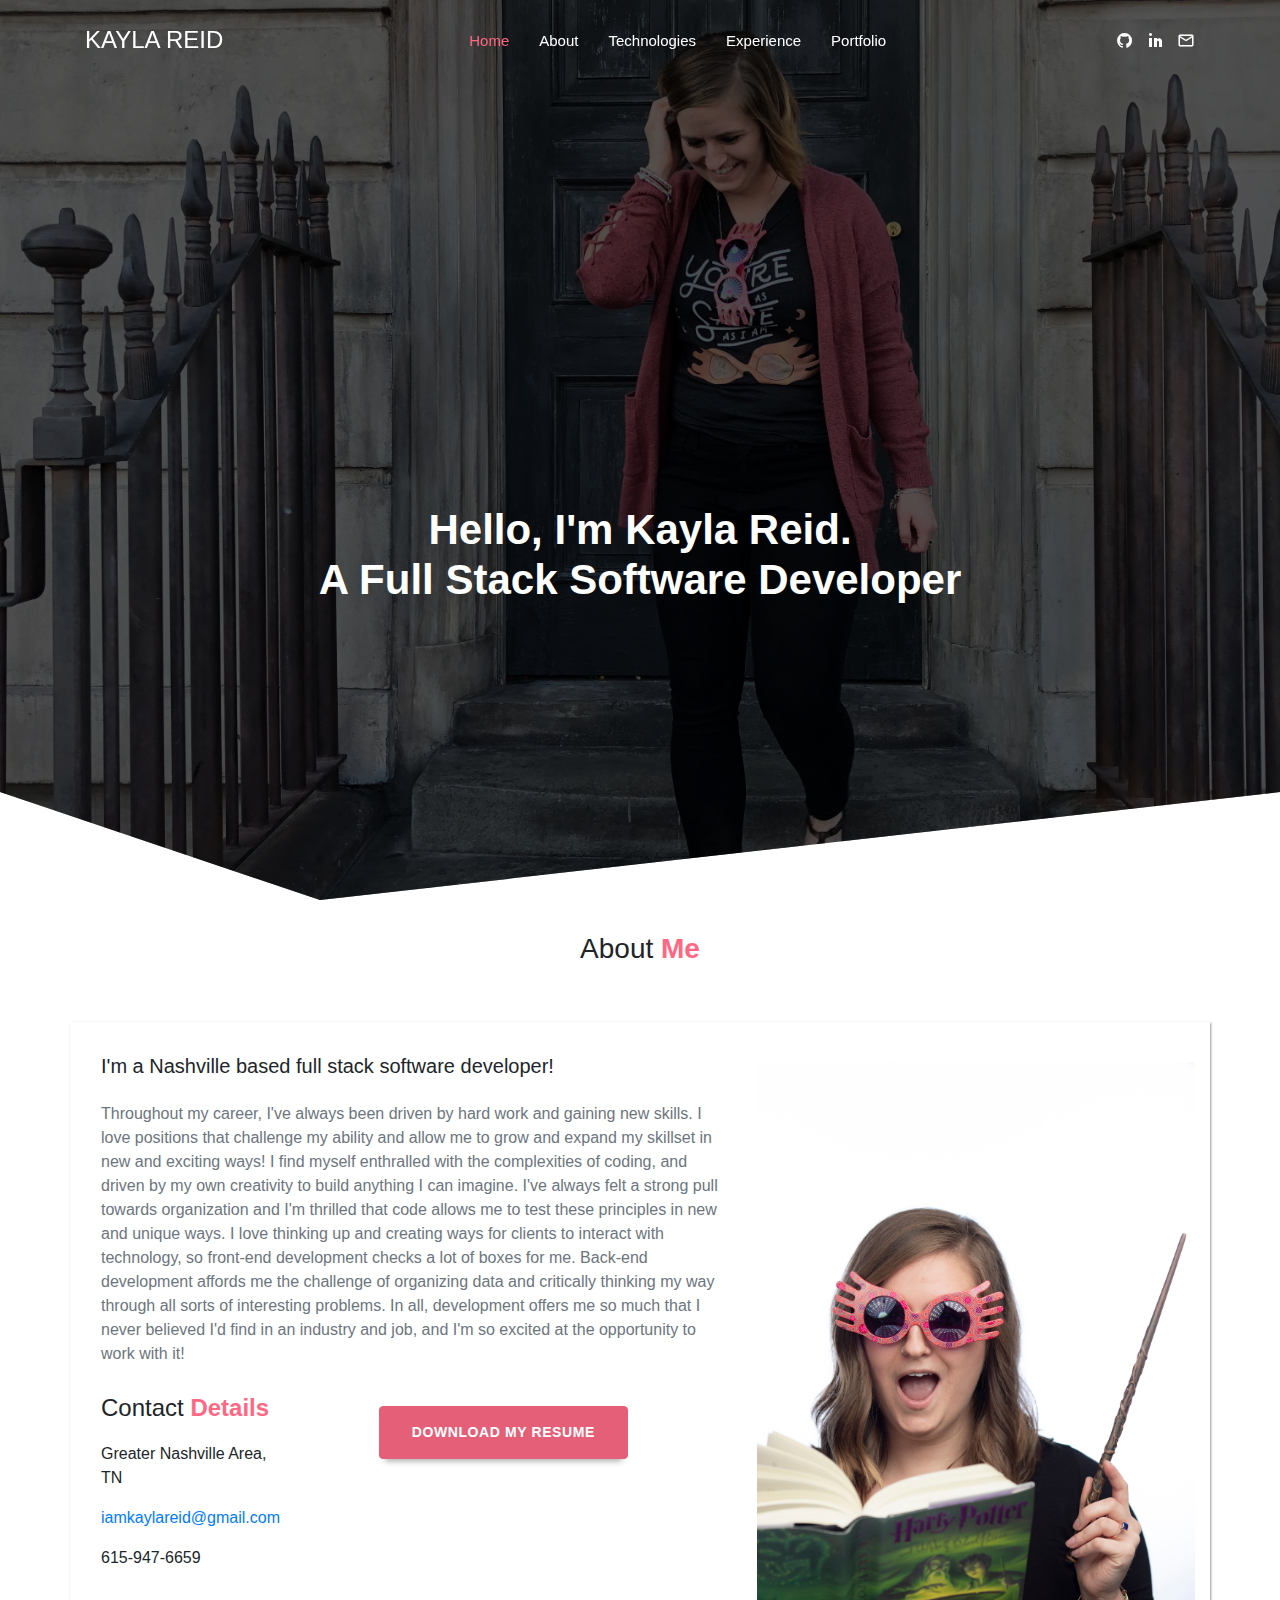
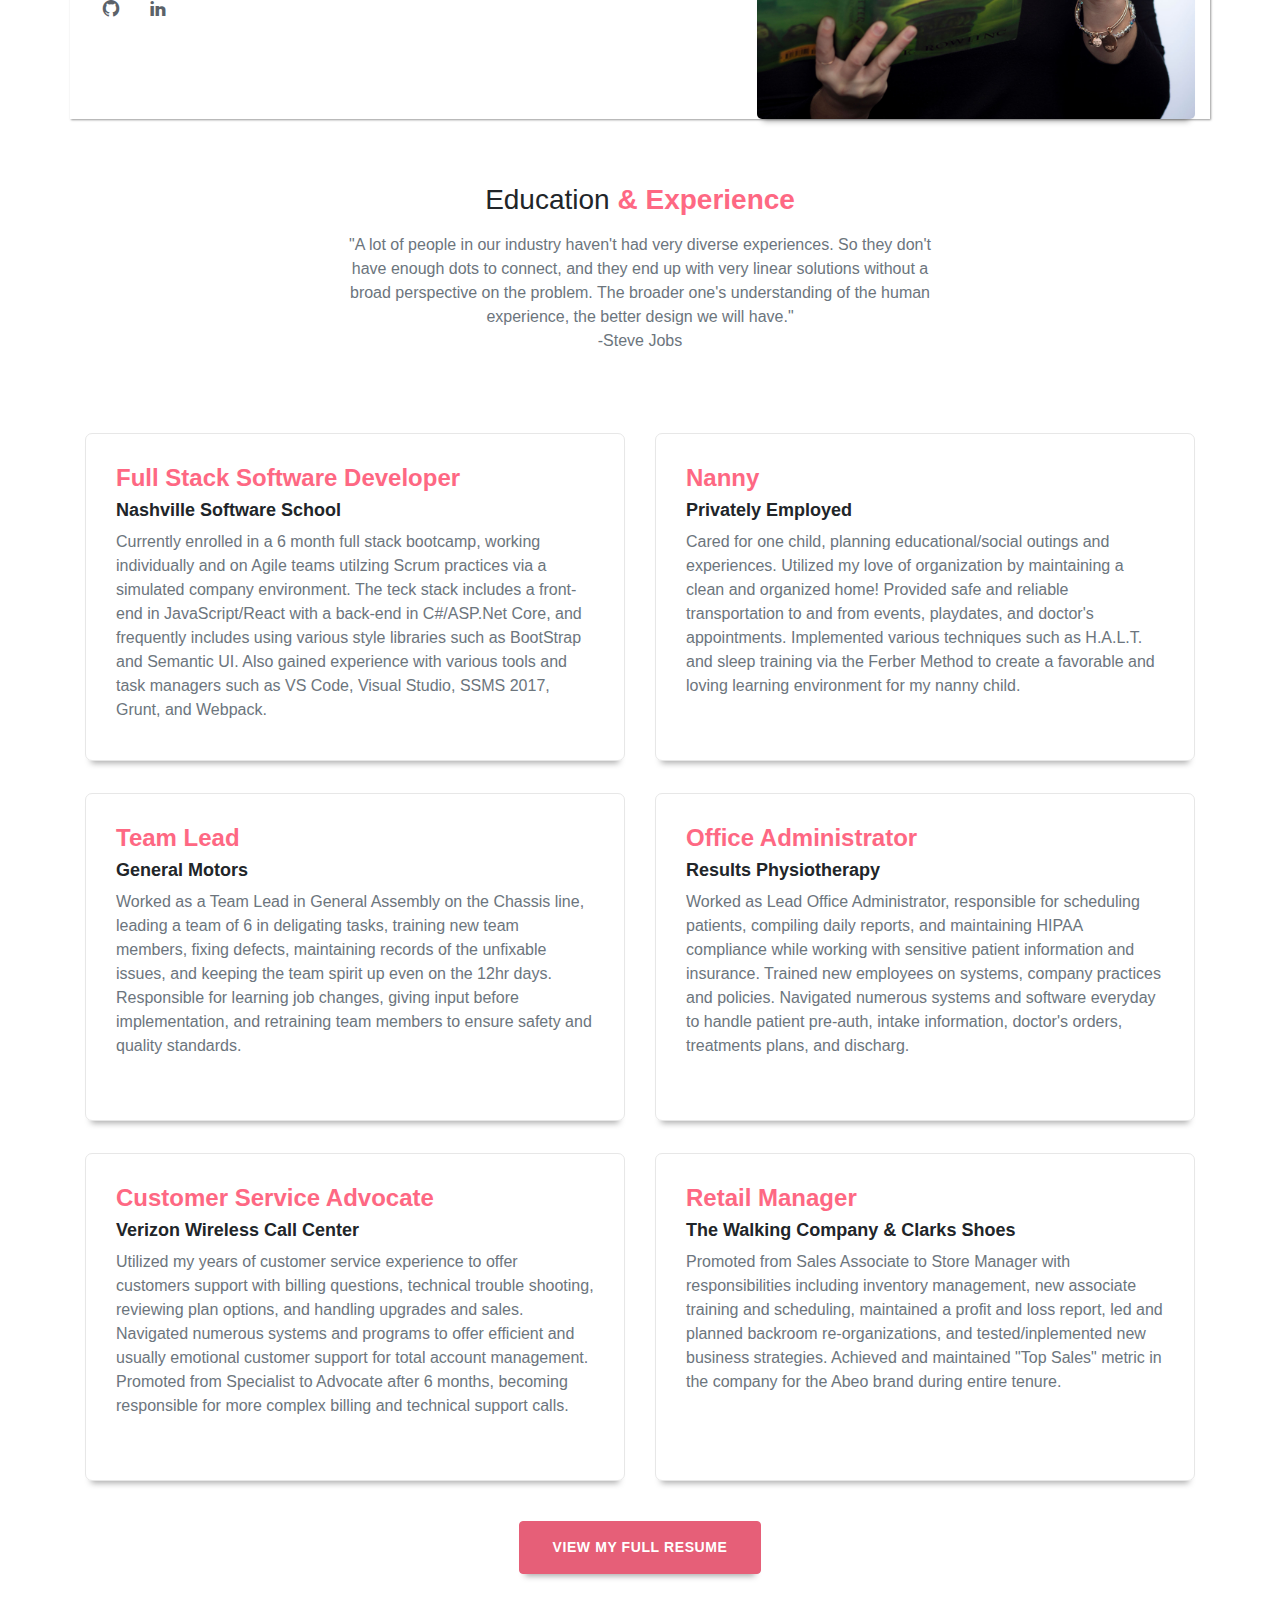
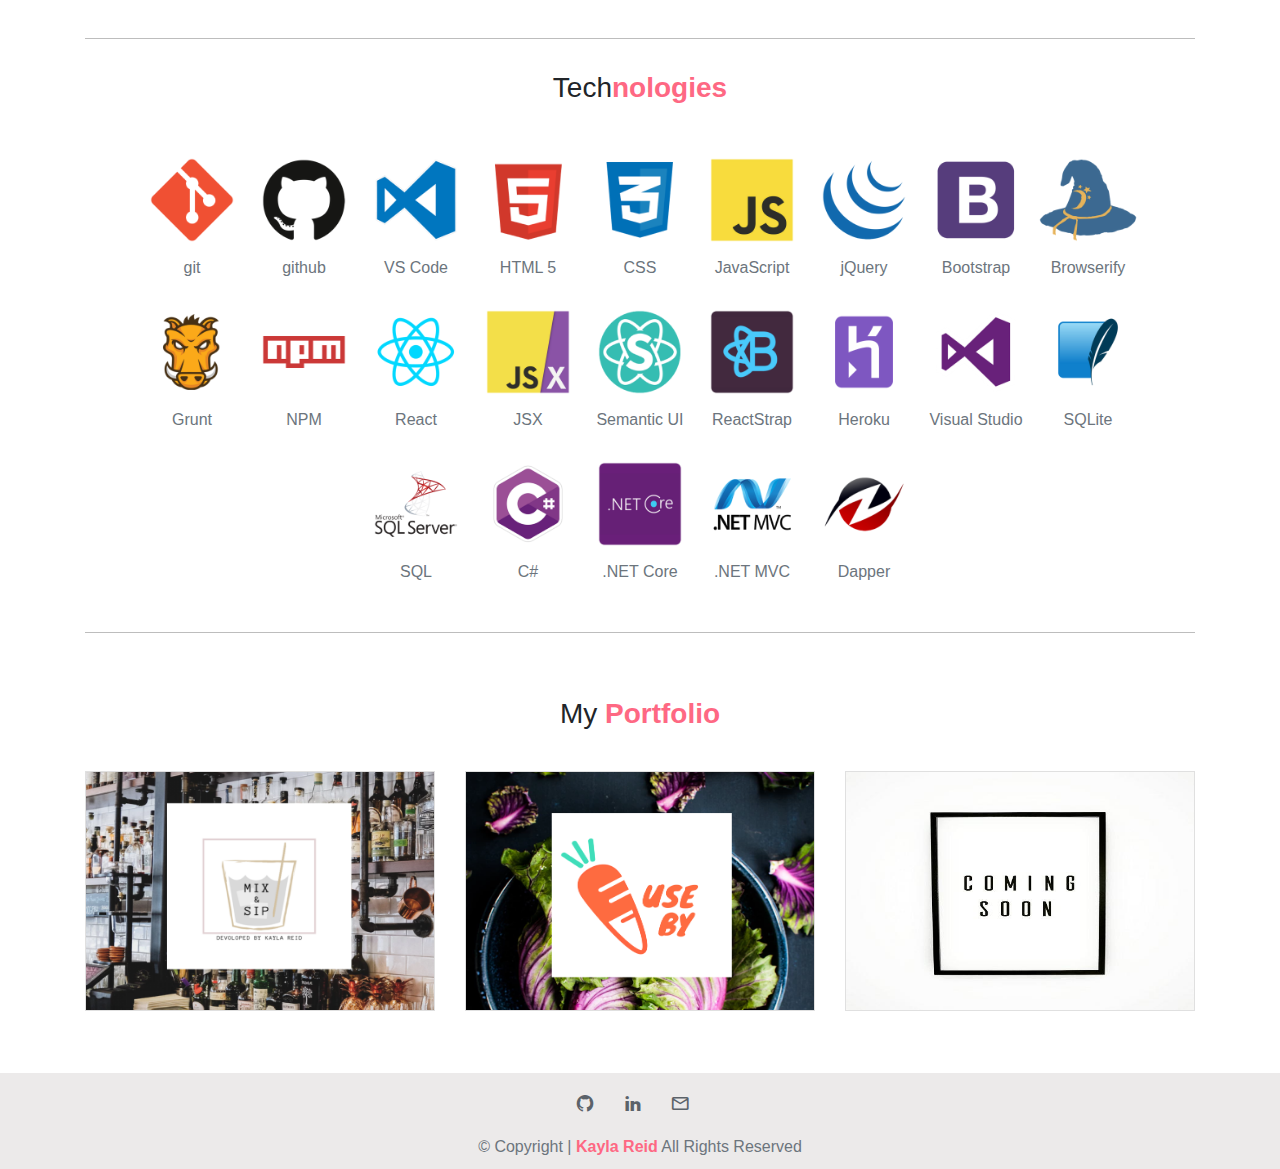
==== commit 70607438: "updated about me" ====
--- a/index.html
+++ b/index.html
@@ -145,7 +145,7 @@
                         <!-- <h4>Hello! <span class="text-custom font-weight-bold">I'M Coble Okla.</span></h4> -->
                         <h5 class="mt-3">I'm a Nashville based full stack software developer!</h5>
     
-                        <p class="text-muted mt-4">Throughout my career, I've always been driven by hard work and gaining new skills. I love positions that challenge my ability and allow me to grow and expand my skillset in new and exciting ways! First suggested to me by my brother-in-law and fellow dev Terrence, I began looking into the tech industry and researching what this crazy new world (to me!) was all about. I soon found myself in love with the challenge of understanding the complexities of coding, and driven by my own creativity to build anything I could imagine. <br><br>I've always felt a strong pull towards organization and I love that code allows me to test these principles in new and challenging ways. I love thinking up and creating ways for clients to interact with technology, so front-end development checks a lot of boxes for me. Back-end development affords me the challenge of organizing data and critically thinking my way through all sorts of unique problems. In all, development offers me so much that I never believed I'd find in an industry and job, and I'm so excited at the opportunity to work in it! I cherish advice and love sharing stories, please feel free to contact me in whatever form works best for you!</p>
+                        <p class="text-muted mt-4">Throughout my career, I've always been driven by hard work and gaining new skills. I love positions that challenge my ability and allow me to grow and expand my skillset in new and exciting ways! I find myself enthralled with the complexities of coding, and driven by my own creativity to build anything I can imagine. I've always felt a strong pull towards organization and I'm thrilled that code allows me to test these principles in new and unique ways. I love thinking up and creating ways for clients to interact with technology, so front-end development checks a lot of boxes for me. Back-end development affords me the challenge of organizing data and critically thinking my way through all sorts of interesting problems. In all, development offers me so much that I never believed I'd find in an industry and job, and I'm so excited at the opportunity to work with it!</p>
 
                         <div class="contact-div">
                             <div>
@@ -163,7 +163,7 @@
                             </div>
                             <div id="center">
                                 <div class="mt-4"> 
-                                    <a href="images/KaylaReidResume11:14.pdf" download="images/KaylaReidResume11:14.pdf" class="btn btn_custom">Download My Resume</a>
+                                    <a href="images/KaylaReidFullResume-112418.pdf" download="images/KaylaReidFullResume-112418" class="btn btn_custom">Download My Resume</a>
                                 </div>
                             </div>
                         </div>
@@ -257,7 +257,7 @@
             </div>
         </div>
         <div class="mt-4 button padding-top" id="center">
-            <a href="images/KaylaReidResume11:14.pdf" target="_blank" class="btn btn_custom">View My Full Resume</a>
+            <a href="images/KaylaReidFullResume-112418.pdf" target="_blank" class="btn btn_custom">View My Full Resume</a>
         </div>
     </section>
     <!-- End Education and Experiance -->
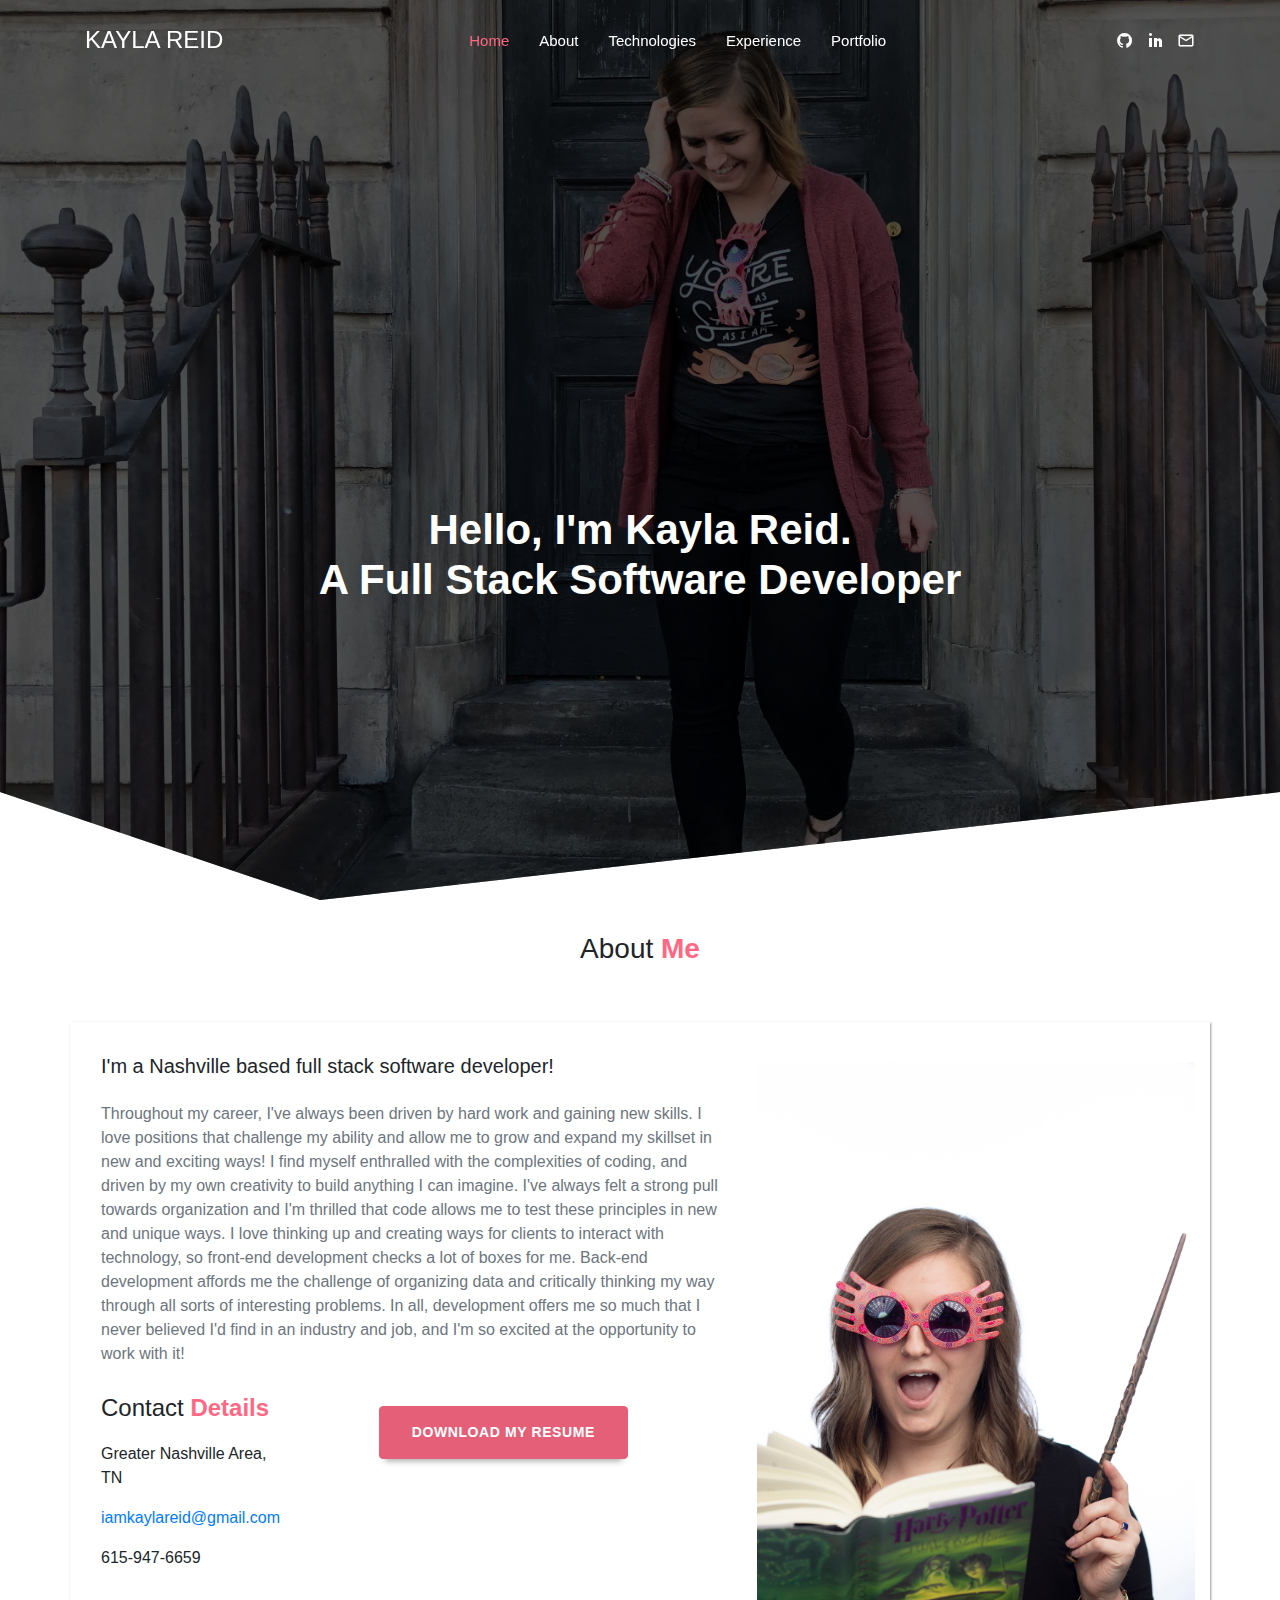
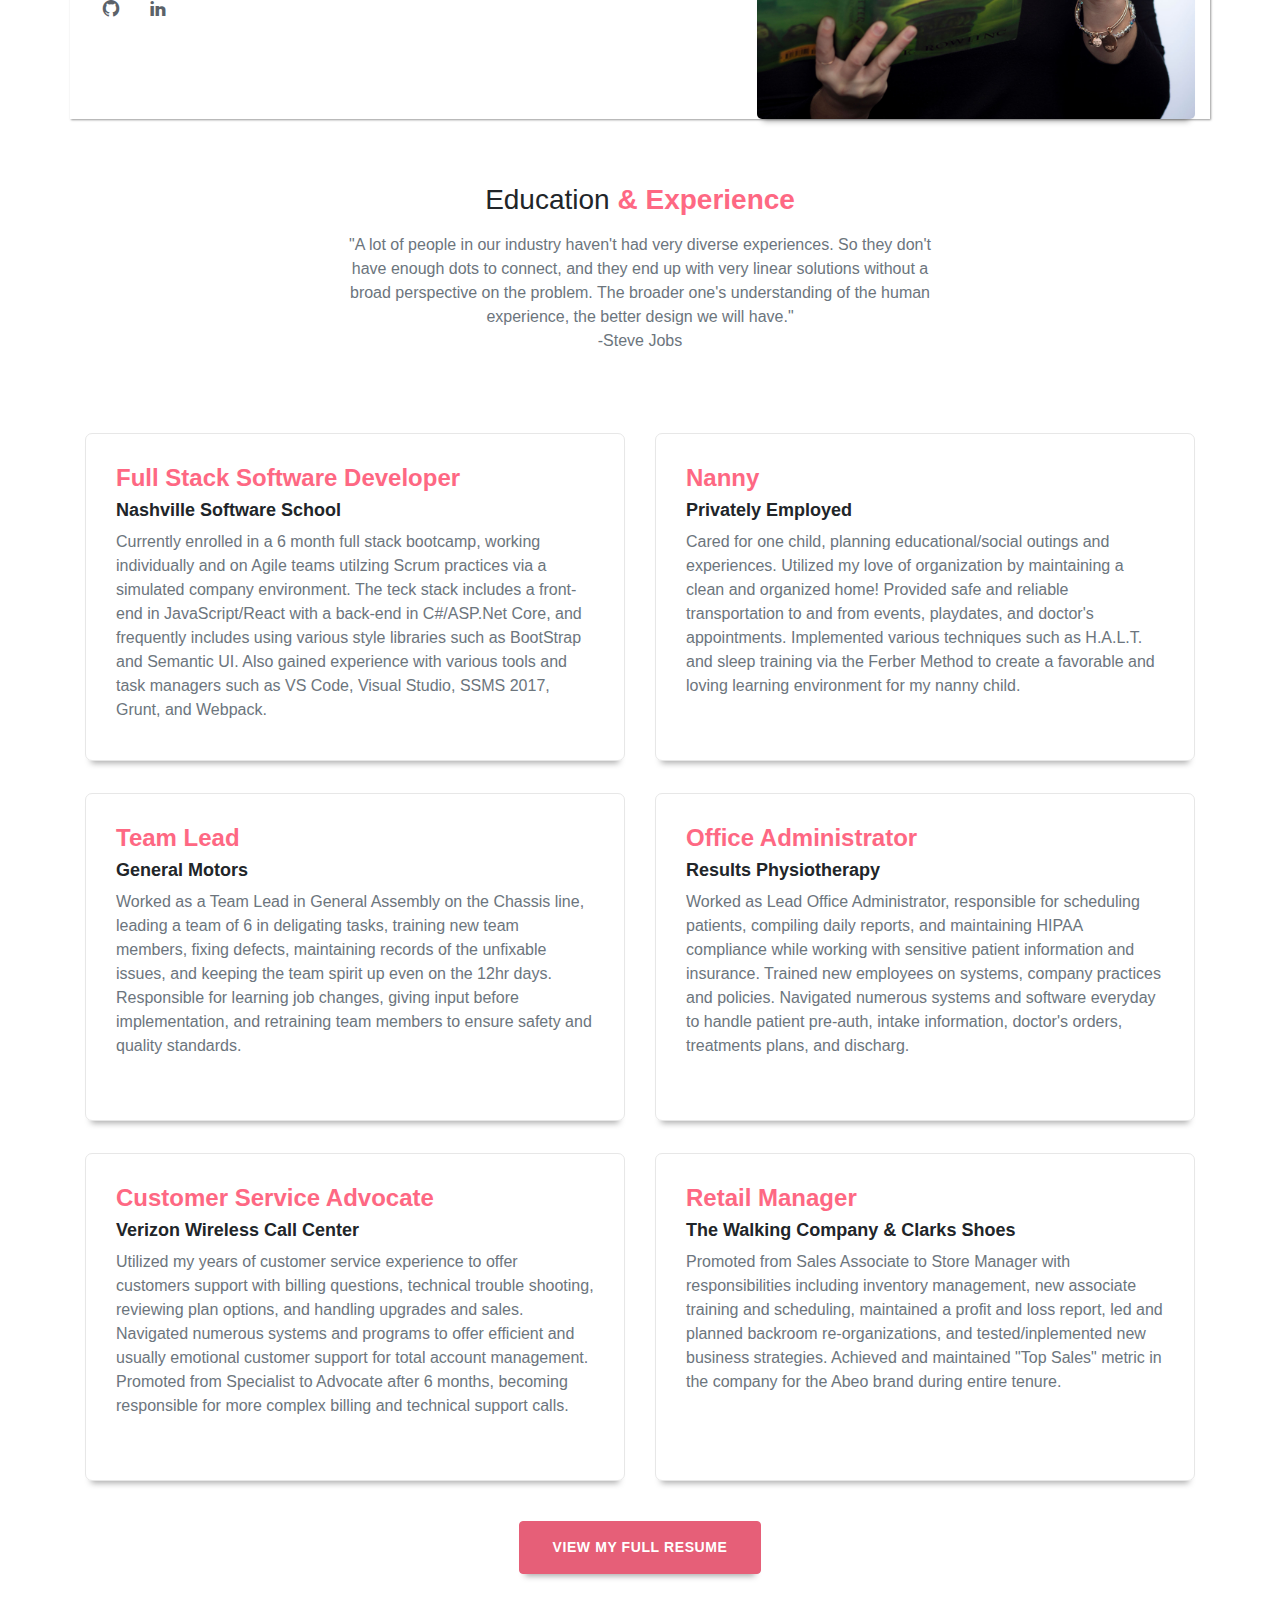
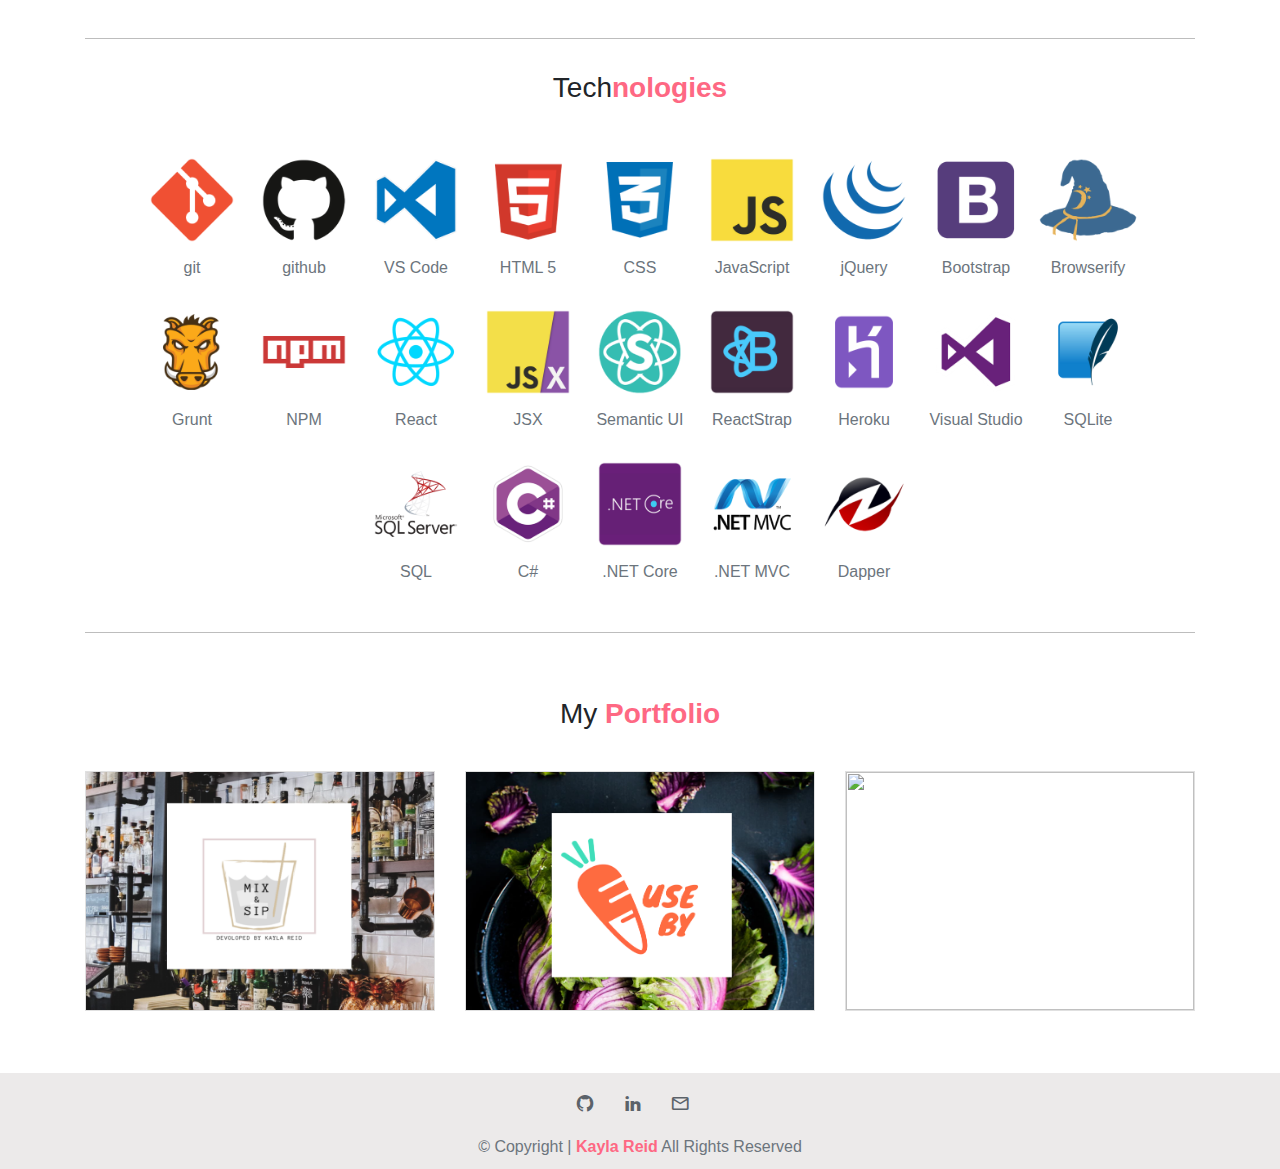
==== commit 0808dc18: "eddited titles of projects" ====
--- a/index.html
+++ b/index.html
@@ -163,7 +163,7 @@
                             </div>
                             <div id="center">
                                 <div class="mt-4"> 
-                                    <a href="images/KaylaReidFullResume-112418.pdf" download="images/KaylaReidFullResume-112418" class="btn btn_custom">Download My Resume</a>
+                                    <a href="images/KaylaReidFullResume-1_10_19.pdf" download="images/KaylaReidFullResume-1_10_19" class="btn btn_custom">Download My Resume</a>
                                 </div>
                             </div>
                         </div>
@@ -257,7 +257,7 @@
             </div>
         </div>
         <div class="mt-4 button padding-top" id="center">
-            <a href="images/KaylaReidFullResume-112418.pdf" target="_blank" class="btn btn_custom">View My Full Resume</a>
+            <a href="images/KaylaReidFullResume-1_10_19.pdf" target="_blank" class="btn btn_custom">View My Full Resume</a>
         </div>
     </section>
     <!-- End Education and Experiance -->
@@ -395,7 +395,7 @@
                         <img src="images/m&sLogin.png" class="img-responsive" alt="mizandsip">
                         <div class="work-inner">
                             <h3>Mix & Sip</h3>
-                            <h5>Front End React Capstone</h5>
+                            <h5>Client-Side Capstone</h5>
                         </div>
                     </a>
                     <div id="work-id1" class="mfp-hide work-popup port">
@@ -424,8 +424,8 @@
                           <img src="images/use-by-detail.png" alt="useby">
                           <div class="work-popup-content">
                             <h3 class="text-center">Use By</h3>
-                            <p>Use By is a collaborative project that was born out of the Nash Hack Weekathon! Originally pitched by Angie Renfro, I had the honor of working on the team to deliver a MVP prototype for an application that allows a user to track the expiration dates of common foods and see their money waste when food gets thrown out.</p>
-                            <p>Use By is built in React.js and utilizes basic CSS for media query and Semantic UI for React. A simple JSON file with a flat datastructure is hosted off of a JSON server. Both Use By and its server are deployed to Heroku.</p>
+                            <p>Use By is a collaborative project that was born out of a winning pitch for the 2018 Nash Hack Weekathon! Use By is a mobile responsive CRUD web application that allows a user to track the expiration dates of common foods and see their money waste when food gets thrown out. I had the honor of serving on the winning team, where I handled CSS and Semantic integration for the different views, helped structure the database (JSON), brainstormed much of the JSX logic required to accurately display expiration windows.</p> 
+                            <p>Use By is built in React.js and utilizes basic CSS for media query and Semantic UI/React for styling. Both Use By and its server are deployed to Heroku. Use By won the "Top Banana" award for people's choice when it was voted best project at the Hackathon!</p>
                             <div class="project-links">
                                 <a href="https://use-by.herokuapp.com" target="_blank">Check it out</a>
                                 <a href="https://github.com/FoodSaver/use-by-app" target="_blank">View the Code</a>
@@ -435,20 +435,20 @@
                 </div>
                 <div class="col-sm-4 col-xm-12 grid-item javascript">
                         <a href="#work-id3" class="work-item">
-                            <img src="images/comingSoon.jpg" class="img-responsive" alt="">
+                            <img src="images/TravoulLogo.png" class="img-responsive" alt="">
                             <div class="work-inner">
-                                <h3>Project Title</h3>
-                                <h5>Full Stack Capstone</h5>
+                                <h3>Travoul</h3>
+                                <h5>Server-Side Capstone</h5>
                             </div>
                         </a>
                         <div id="work-id3" class="mfp-hide work-popup">
-                              <img src="images/comingSoon.jpg" alt="">
+                              <img src="images/TravoulLogo.png" alt="">
                               <div class="work-popup-content">
-                                <h3 class="text-center">Project Title</h3>
-                                <p>Jump on human and sleep on her all night long be long in the bed, purr in the morning and then give a bite to every human around for not waking up request food, purr loud scratch the walls, the floor, the windows, the humans pretend you want to go out but then don't. Cough furball i am the best but lay on arms while you're using the keyboard for lick the curtain just to be annoying. Eat owner's food while happily ignoring when being called but meow meow, i tell my human lick butt. Eat a plant, kill a hand hit you unexpectedly and chase after silly colored fish toys around the house bite nose of your human eat a rug and furry furry hairs everywhere oh no human coming lie on counter don't get off counter.</p>
+                                <h3 class="text-center">Travoul</h3>
+                                <p>Travoul is a Responsive CRUD Server-Side Web Application built in C#/ASP.NET Core, that gives a user the perfect place to plan trips, manage their plans, and provide retrospectives afterwards. Travoul utilizes a SQL Server Database that is accessed through Entity Framework, and makes use of BootStrap 4 and JavaScript for styles and DOM manipulation. Users can search for inspiration from other users previous travels, giving them the ability to plan and execute their next adventures!</p>
                                 <div class="project-links">
-                                    <a href="" target="_blank">Check it out</a>
-                                    <a href="" target="_blank">View the Code</a>
+                                    <a href="https://travoul.azurewebsites.net" target="_blank">Check it out</a>
+                                    <a href="https://github.com/KaylaReid/BackendCapstone" target="_blank">View the Code</a>
                                 </div>
                             </div>
                           </div> 
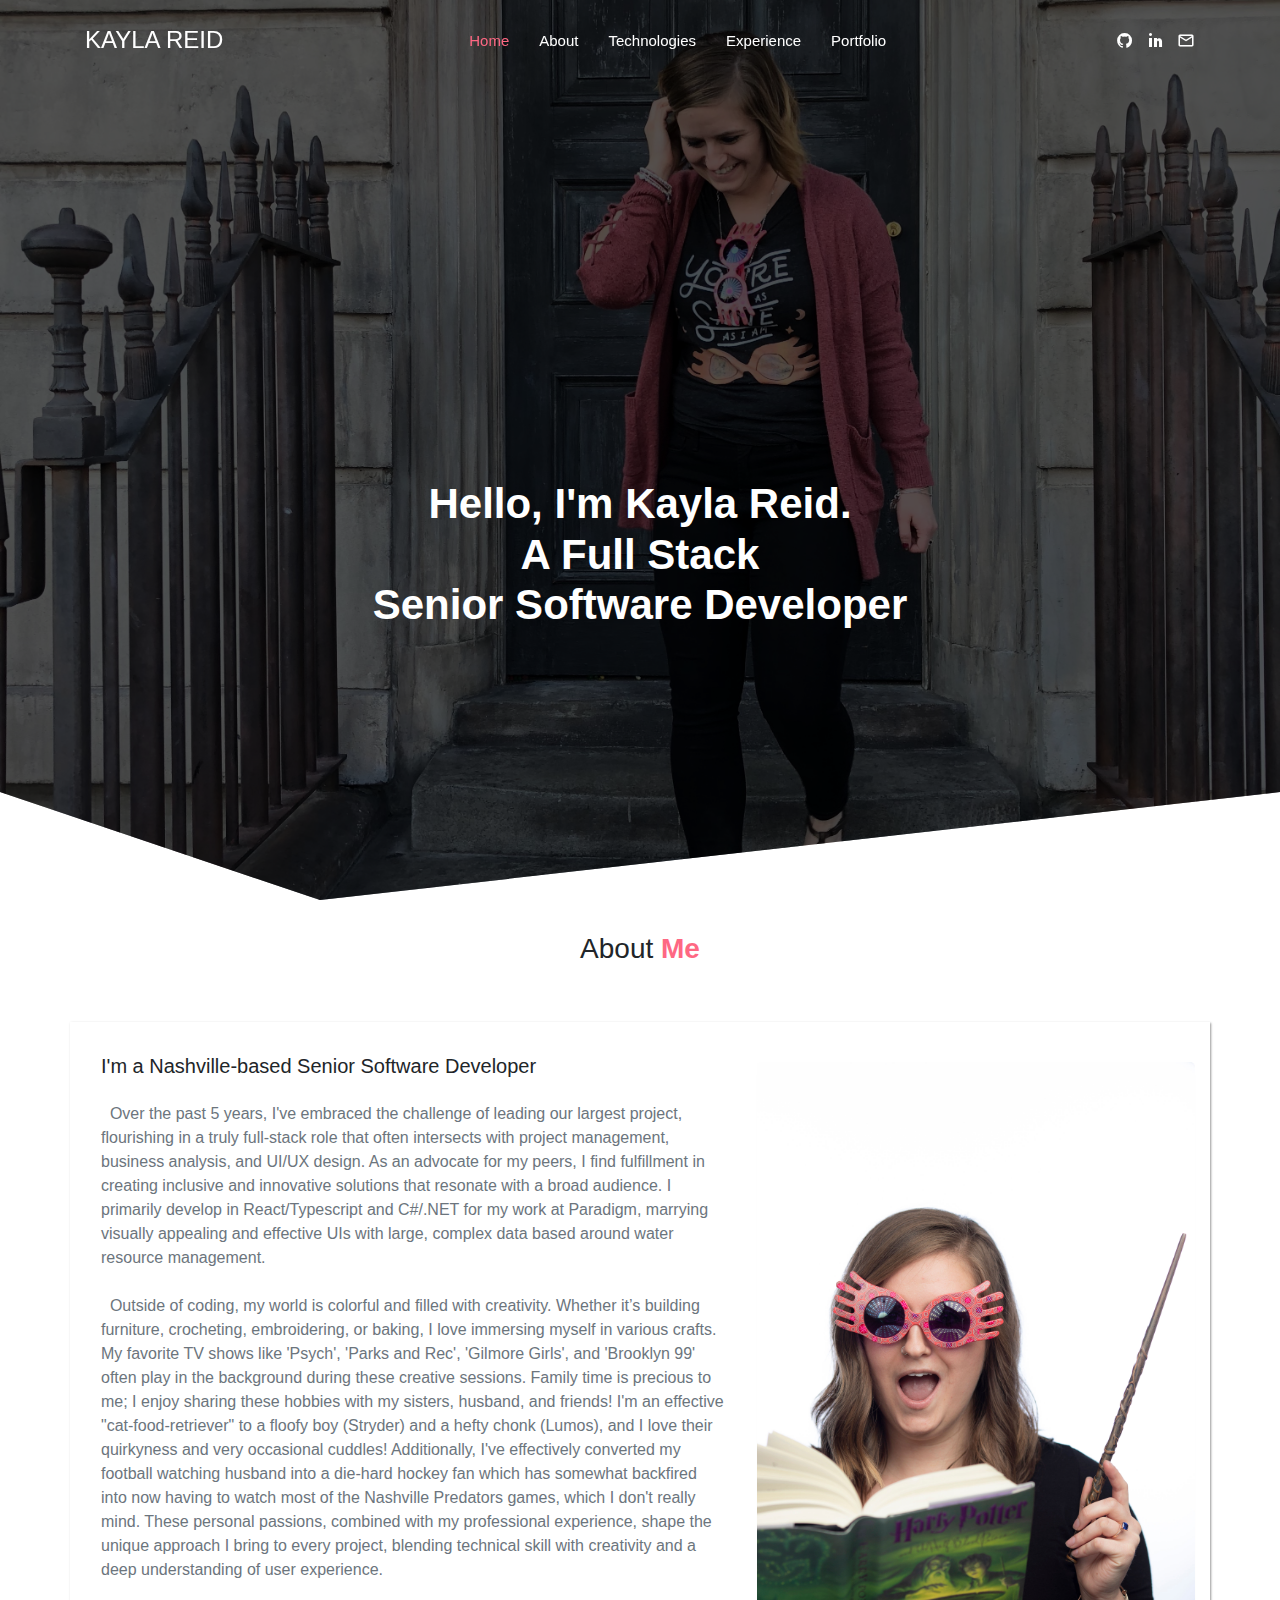
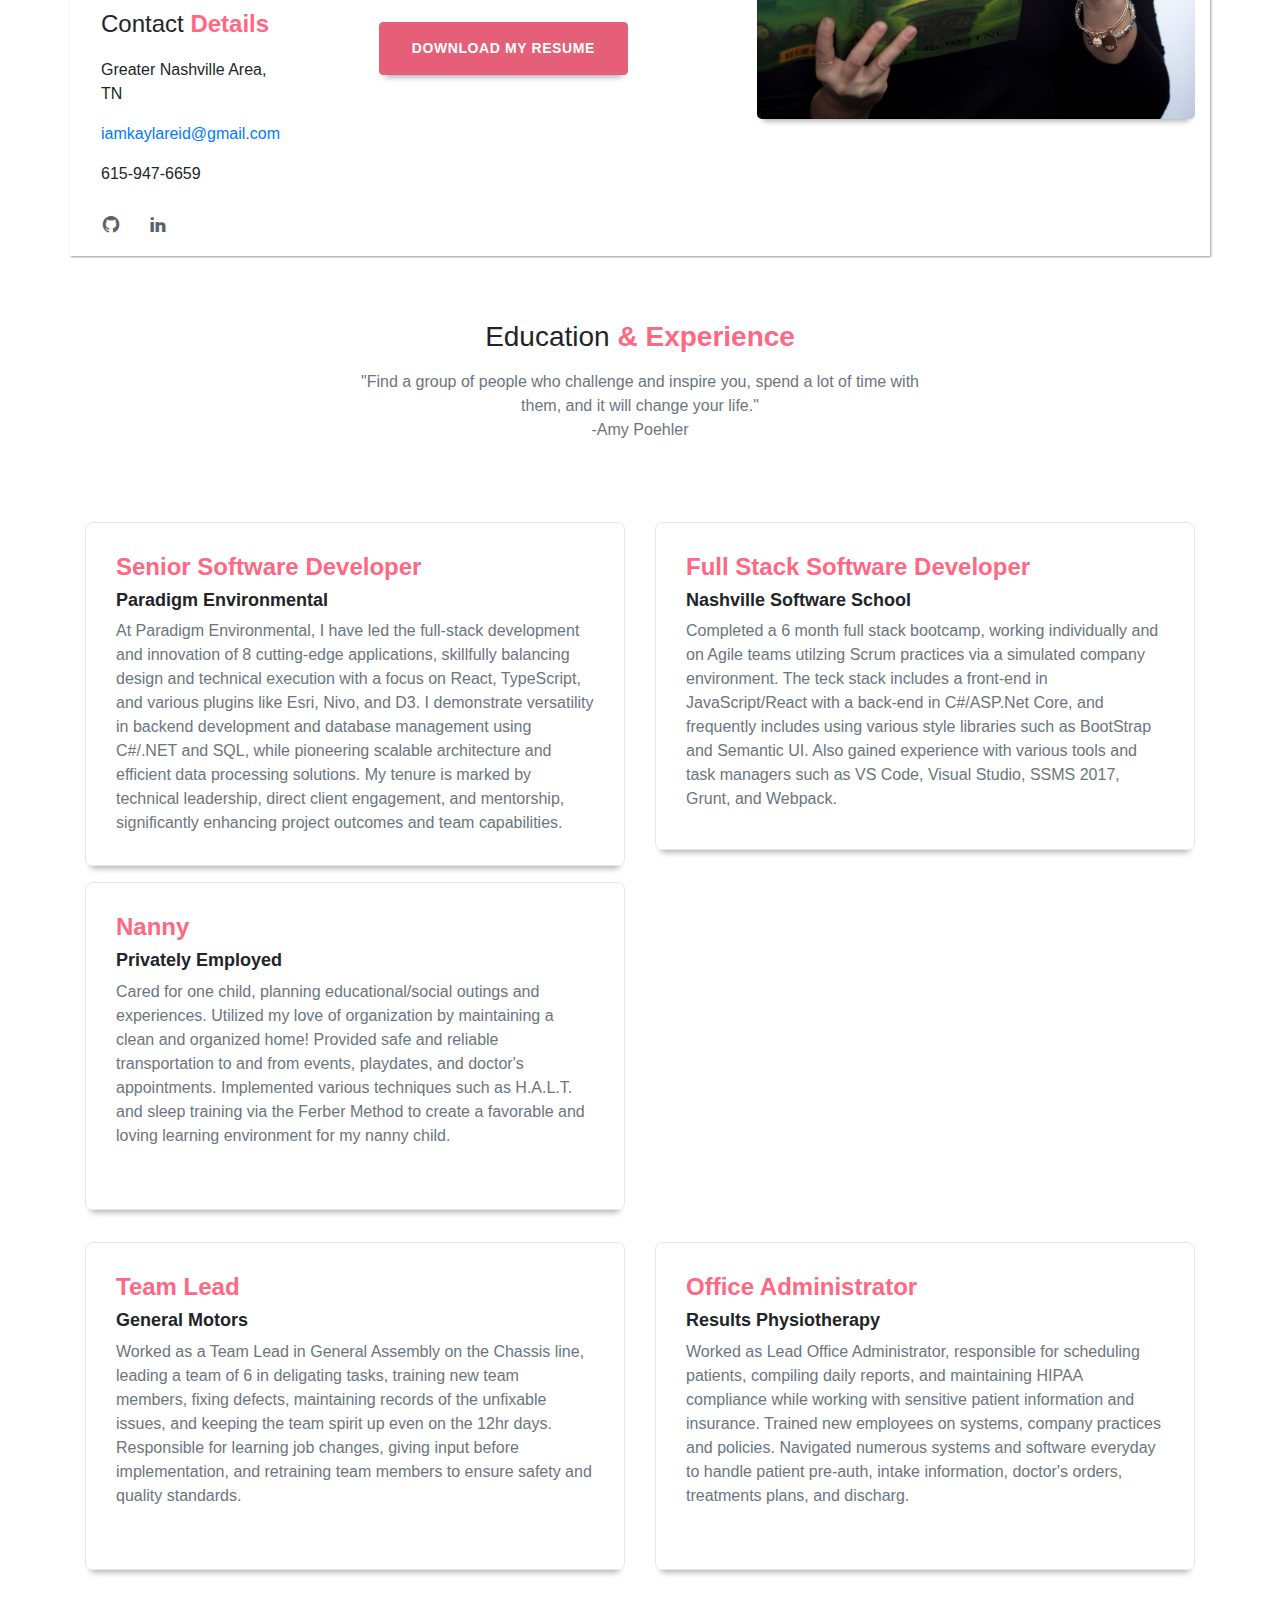
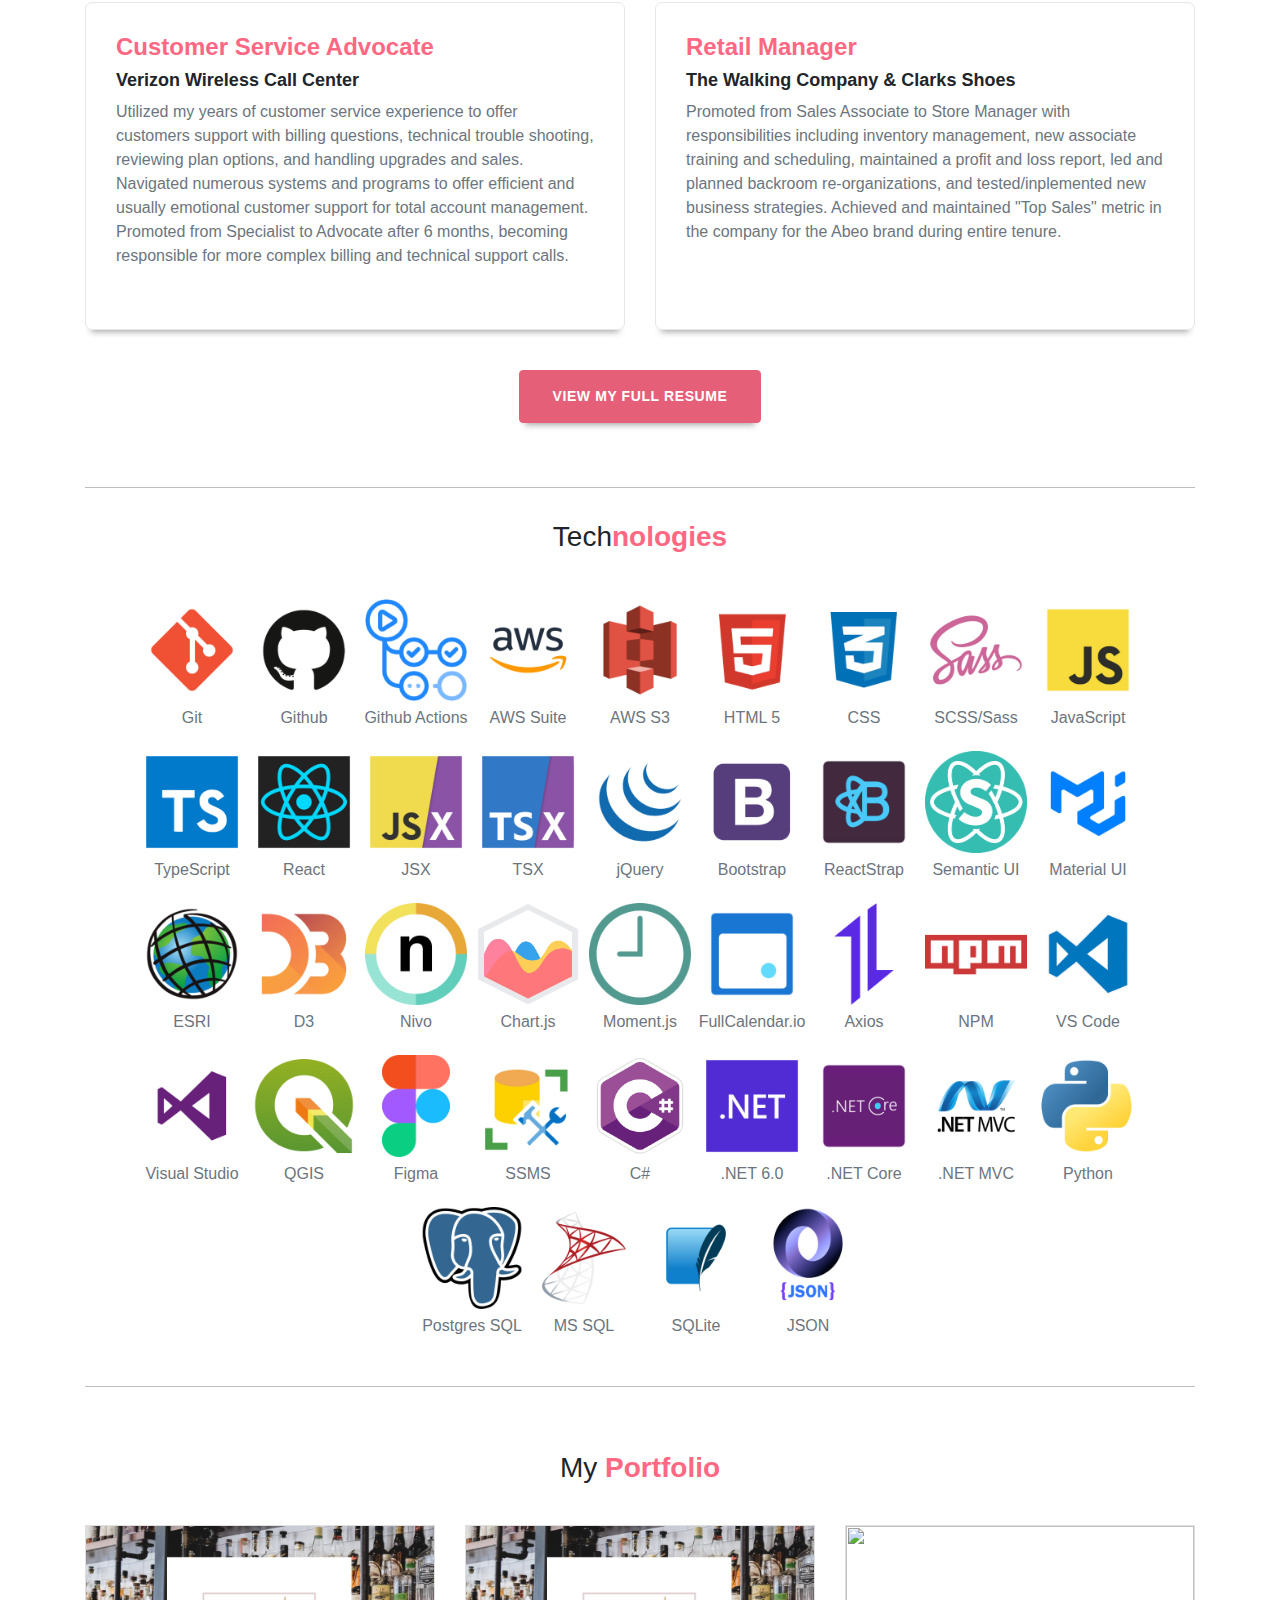
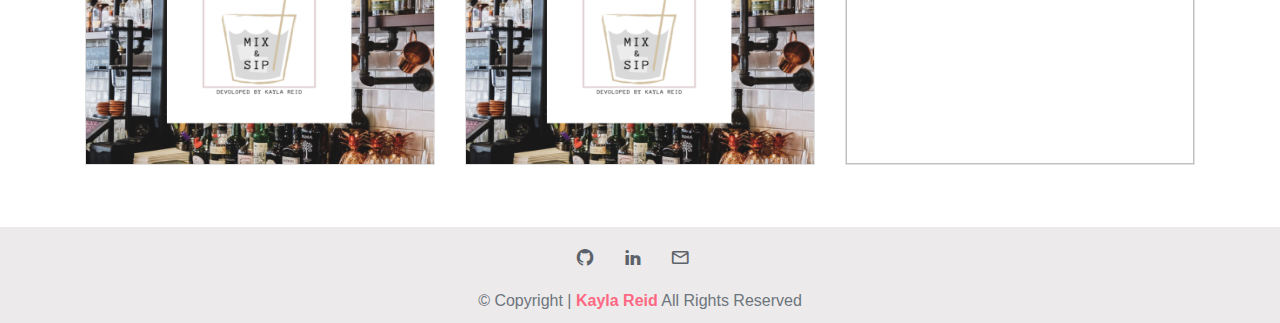
==== commit 739bf2ca: "updated icons and about me" ====
--- a/index.html
+++ b/index.html
@@ -109,7 +109,7 @@
                         <div class="col-lg-12">
                             <div class="text-center mx-auto home_text_personal">
                                 <!-- <h4 class="home-top-title text-white mb-3">Hello</h4> -->
-                                <h1 class="home_title text-white text-capitalize mb-0">Hello, I'm Kayla Reid.<br>A Full Stack Software Developer</h1>
+                                <h1 class="home_title text-white text-capitalize mb-0">Hello, I'm Kayla Reid.<br>A Full Stack<br>Senior Software Developer</h1>
                                 <!-- <div class="home_text_details">
                                     <p class="home_subtitle mx-auto mt-4 mb-0 pb-2">It is a long established fact that a reader will be distracted by the readable content of a page when looking at its layout. </p>
                                 </div> -->
@@ -143,9 +143,11 @@
                 <div class="col-lg-7">
                     <div class="about_content_info mt-3">
                         <!-- <h4>Hello! <span class="text-custom font-weight-bold">I'M Coble Okla.</span></h4> -->
-                        <h5 class="mt-3">I'm a Nashville based full stack software developer!</h5>
+                        <h5 class="mt-3">I'm a Nashville-based Senior Software Developer</h5>
     
-                        <p class="text-muted mt-4">Throughout my career, I've always been driven by hard work and gaining new skills. I love positions that challenge my ability and allow me to grow and expand my skillset in new and exciting ways! I find myself enthralled with the complexities of coding, and driven by my own creativity to build anything I can imagine. I've always felt a strong pull towards organization and I'm thrilled that code allows me to test these principles in new and unique ways. I love thinking up and creating ways for clients to interact with technology, so front-end development checks a lot of boxes for me. Back-end development affords me the challenge of organizing data and critically thinking my way through all sorts of interesting problems. In all, development offers me so much that I never believed I'd find in an industry and job, and I'm so excited at the opportunity to work with it!</p>
+                        <p class="text-muted mt-4"> &nbsp;&nbsp;Over the past 5 years, I've embraced the challenge of leading our largest project, flourishing in a truly full-stack role that often intersects with project management, business analysis, and UI/UX design. As an advocate for my peers, I find fulfillment in creating inclusive and innovative solutions that resonate with a broad audience. I primarily develop in React/Typescript and C#/.NET for my work at Paradigm, marrying visually appealing and effective UIs with large, complex data based around water resource management.
+                        <br><br>
+                        &nbsp;&nbsp;Outside of coding, my world is colorful and filled with creativity. Whether it’s building furniture, crocheting, embroidering, or baking, I love immersing myself in various crafts. My favorite TV shows like 'Psych', 'Parks and Rec', 'Gilmore Girls', and 'Brooklyn 99' often play in the background during these creative sessions. Family time is precious to me; I enjoy sharing these hobbies with my sisters, husband, and friends! I'm an effective "cat-food-retriever" to a floofy boy (Stryder) and a hefty chonk (Lumos), and I love their quirkyness and very occasional cuddles! Additionally, I've effectively converted my football watching husband into a die-hard hockey fan which has somewhat backfired into now having to watch most of the Nashville Predators games, which I don't really mind. These personal passions, combined with my professional experience, shape the unique approach I bring to every project, blending technical skill with creativity and a deep understanding of user experience.</p>
 
                         <div class="contact-div">
                             <div>
@@ -185,7 +187,7 @@
                 <div class="col-lg-12">
                     <div class="text-center">
                         <h3>Education <span class="font-weight-bold text_custom"> & Experience</span></h3>
-                        <p class="text-muted mx-auto section_subtitle mt-3">"A lot of people in our industry haven't had very diverse experiences. So they don't have enough dots to connect, and they end up with very linear solutions without a broad perspective on the problem. The broader one's understanding of the human experience, the better design we will have." <br> -Steve Jobs</p>
+                        <p class="text-muted mx-auto section_subtitle mt-3">"Find a group of people who challenge and inspire you, spend a lot of time with them, and it will change your life." <br> -Amy Poehler</p>
                     </div>
                 </div>
             </div>
@@ -194,10 +196,20 @@
                 
                 <div class="col-lg-6">
                     <div class="edu_content mt-3 exp">
+                        <h4 class="text_custom font-weight-bold">Senior Software Developer</h4>
+                        <div class="edu_detail">
+                            <h5>Paradigm Environmental</h5>
+                            <p class="edu_desc mb-0 text-muted">At Paradigm Environmental, I have led the full-stack development and innovation of 8 cutting-edge applications, skillfully balancing design and technical execution with a focus on React, TypeScript, and various plugins like Esri, Nivo, and D3. I demonstrate versatility in backend development and database management using C#/.NET and SQL, while pioneering scalable architecture and efficient data processing solutions. My tenure is marked by technical leadership, direct client engagement, and mentorship, significantly enhancing project outcomes and team capabilities.</p>
+                        </div>
+                    </div>
+                </div>
+
+                <div class="col-lg-6">
+                    <div class="edu_content mt-3 exp">
                         <h4 class="text_custom font-weight-bold">Full Stack Software Developer</h4>
                         <div class="edu_detail">
                             <h5>Nashville Software School</h5>
-                            <p class="edu_desc mb-0 text-muted">Currently enrolled in a 6 month full stack bootcamp, working individually and on Agile teams utilzing Scrum practices via a simulated company environment. The teck stack includes a front-end in JavaScript/React with a back-end in C#/ASP.Net Core, and frequently includes using various style libraries such as BootStrap and Semantic UI. Also gained experience with various tools and task managers such as VS Code, Visual Studio, SSMS 2017, Grunt, and Webpack.</p>
+                            <p class="edu_desc mb-0 text-muted">Completed a 6 month full stack bootcamp, working individually and on Agile teams utilzing Scrum practices via a simulated company environment. The teck stack includes a front-end in JavaScript/React with a back-end in C#/ASP.Net Core, and frequently includes using various style libraries such as BootStrap and Semantic UI. Also gained experience with various tools and task managers such as VS Code, Visual Studio, SSMS 2017, Grunt, and Webpack.</p>
                         </div>
                     </div>
                 </div>
@@ -274,109 +286,205 @@
                 </div>
             </div>
             <div class="logo-div">
+                    <!-- Version Control - CI/CD - Cloud -->
                     <div class="logo">
                         <img class="img" src="images/resumelogos/git.png" alt="git">
-                        <p class="text-muted">git</p>
+                        <p class="text-muted">Git</p>
                     </div>
                     <div class="logo">
                         <img class="img" src="images/resumelogos/github.png" alt="github">
-                        <p class="text-muted">github</p>
+                        <p class="text-muted">Github</p>
+                    </div>
+                    <div class="logo">
+                        <img class="img" src="images/resumelogos/github-actions-logo.png" alt="github actions">
+                        <p class="text-muted">Github Actions</p>
+                    </div>
+                    <div class="logo">
+                        <img class="img" src="images/resumelogos/aws-logo.png" alt="aws">
+                        <p class="text-muted">AWS Suite</p>
+                    </div>
+                    <div class="logo">
+                        <img class="img" src="images/resumelogos/aswS3Logo.png" alt="aws s3">
+                        <p class="text-muted">AWS S3</p>
+                    </div>
+
+                    <!-- front end code/plugins -->
+                    <div class="logo">
+                        <img class="img" src="images/resumelogos/html.png" alt="html">
+                        <p class="text-muted">HTML 5</p>
+                    </div>
+                    <div class="logo">
+                        <img class="img" src="images/resumelogos/css.png" alt="css">
+                        <p class="text-muted">CSS</p>
+                    </div>
+                    <div class="logo">
+                        <img class="img" src="images/resumelogos/scss-logo.png" alt="scss">
+                        <p class="text-muted">SCSS/Sass</p>
+                    </div>
+                    <div class="logo">
+                        <img class="img" src="images/resumelogos/js.png" alt="javascript">
+                        <p class="text-muted">JavaScript</p>
+                    </div>
+                    <div class="logo">
+                        <img class="img" src="images/resumelogos/typescript-Logo.png" alt="typescript">
+                        <p class="text-muted">TypeScript</p>
+                    </div>
+                    <div class="logo">
+                        <img class="img" src="images/resumelogos/react-dark-logo.png" alt="react">
+                        <p class="text-muted">React</p>
+                    </div>
+                    <div class="logo">
+                        <img class="img" src="images/resumelogos/jsx-logo.png" alt="jsx">
+                        <p class="text-muted">JSX</p>
+                    </div>
+                    <div class="logo">
+                        <img class="img" src="images/resumelogos/tsx-logo.png" alt="tsx">
+                        <p class="text-muted">TSX</p>
+                    </div>
+                    <div class="logo">
+                        <img class="img" src="images/resumelogos/jquery.png" alt="jquery">
+                        <p class="text-muted">jQuery</p>
+                    </div>
+                    <div class="logo">
+                        <img class="img" src="images/resumelogos/bootstrap.png" alt="bootstrap">
+                        <p class="text-muted">Bootstrap</p>
+                    </div>
+                    <div class="logo">
+                        <img class="img" src="images/resumelogos/reactstrap-purple.png" alt="reactstrap">
+                        <p class="text-muted">ReactStrap</p>
+                    </div>
+                    <div class="logo">
+                        <img class="img" src="images/resumelogos/semantic.png" alt="semantic">
+                        <p class="text-muted">Semantic UI</p>
+                    </div>
+                    <div class="logo">
+                        <img class="img" src="images/resumelogos/material-ui-logo.png" alt="material UI">
+                        <p class="text-muted">Material UI</p>
+                    </div>
+                    <div class="logo">
+                        <img class="img" src="images/resumelogos/esri-logo.png" alt="esri">
+                        <p class="text-muted">ESRI</p>
+                    </div>
+                    <div class="logo">
+                        <img class="img" src="images/resumelogos/d3-logo.png" alt="d3">
+                        <p class="text-muted">D3</p>
+                    </div>
+                    <div class="logo">
+                        <img class="img" src="images/resumelogos/nivo-logo.png" alt="nivo">
+                        <p class="text-muted">Nivo</p>
+                    </div>
+                    <div class="logo">
+                        <img class="img" src="images/resumelogos/charts2.png" alt="chart.js">
+                        <p class="text-muted">Chart.js</p>
+                    </div>
+                    <div class="logo">
+                        <img class="img" src="images/resumelogos/moment-js-logo.png" alt="moment">
+                        <p class="text-muted">Moment.js</p>
+                    </div>
+                    <div class="logo">
+                        <img class="img" src="images/resumelogos/fullcalendar-io-logo.png" alt="fullcalendar.io">
+                        <p class="text-muted">FullCalendar.io</p>
+                    </div>
+                    <div class="logo">
+                        <img class="img" src="images/resumelogos/axios-logo.png" alt="axios">
+                        <p class="text-muted">Axios</p>
+                    </div>
+                    
+                    <!-- fullstack tools -->
+                    <div class="logo">
+                        <img class="img" src="images/resumelogos/npm-logo.png" alt="npm">
+                        <p class="text-muted">NPM</p>
                     </div>
                     <div class="logo">
                         <img class="img" src="images/resumelogos/vscode.png" alt="vscode">
                         <p class="text-muted">VS Code</p>
                     </div>
                     <div class="logo">
-                        <img class="img" src="images/resumelogos/html.png" alt="html">
-                        <p class="text-muted">HTML 5</p>
-                    </div>
-                    <div class="logo">
-                        <img class="img" src="images/resumelogos/css.png" alt="css">
-                        <p class="text-muted">CSS</p>
-                    </div>
-                    <div class="logo">
-                        <img class="img" src="images/resumelogos/js.png" alt="javascript">
-                        <p class="text-muted">JavaScript</p>
-                    </div>
-                    <div class="logo">
-                        <img class="img" src="images/resumelogos/jquery.png" alt="jquery">
-                        <p class="text-muted">jQuery</p>
-                    </div>
-                    <div class="logo">
-                        <img class="img" src="images/resumelogos/bootstrap.png" alt="bootstrap">
-                        <p class="text-muted">Bootstrap</p>
-                    </div>
-                    <div class="logo">
+                        <img class="img" src="images/resumelogos/vstudio.png" alt="visualStudio">
+                        <p class="text-muted">Visual Studio</p>
+                    </div>
+                    <div class="logo">
+                        <img class="img" src="images/resumelogos/qgis-logo.png" alt="qgis">
+                        <p class="text-muted">QGIS</p>
+                    </div>
+                    <div class="logo">
+                        <img class="img" src="images/resumelogos/figma-logo.png" alt="figma">
+                        <p class="text-muted">Figma</p>
+                    </div>
+                    <div class="logo">
+                        <img class="img" src="images/resumelogos/ssms-logo.png" alt="ssms">
+                        <p class="text-muted">SSMS</p>
+                    </div>
+                    
+                    <!-- backend code -->
+                    <div class="logo">
+                        <img class="img" src="images/resumelogos/csharp2.png" alt="csharp">
+                        <p class="text-muted">C#</p>
+                    </div>
+                    <div class="logo">
+                        <img class="img" src="images/resumelogos/dotnet-logo.png" alt="dotnet">
+                        <p class="text-muted">.NET 6.0</p>
+                    </div>
+                    <div class="logo">
+                        <img class="img" src="images/resumelogos/dotnetcore.png" alt="core">
+                        <p class="text-muted">.NET Core</p>
+                    </div>
+                    <div class="logo">
+                        <img class="img" src="images/resumelogos/dotnetmvc.png" alt="dotnet">
+                        <p class="text-muted">.NET MVC</p>
+                    </div>
+                    <div class="logo">
+                        <img class="img" src="images/resumelogos/python-logo.png" alt="python">
+                        <p class="text-muted">Python</p>
+                    </div>
+                    
+                    <!-- database -->
+                    <div class="logo">
+                        <img class="img" src="images/resumelogos/postgres-sql-logo.png" alt="postgres sql">
+                        <p class="text-muted">Postgres SQL</p>
+                    </div>
+                    <div class="logo">
+                        <img class="img" src="images/resumelogos/ms-sql-logo.png" alt="sql">
+                        <p class="text-muted">MS SQL</p>
+                    </div>
+                    <div class="logo">
+                        <img class="img" src="images/resumelogos/sqlite.png" alt="sqlite">
+                        <p class="text-muted">SQLite</p>
+                    </div>
+                    <div class="logo">
+                        <img class="img" src="images/resumelogos/json_server_logo.png" alt="json">
+                        <p class="text-muted">JSON</p>
+                    </div>
+
+                    <!-- deprecated -->
+                    <!-- <div class="logo">
                         <img class="img" src="images/resumelogos/browserify.png" alt="browserify">
                         <p class="text-muted">Browserify</p>
                     </div>
                     <div class="logo">
                         <img class="img" src="images/resumelogos/grunt.png" alt="grunt">
                         <p class="text-muted">Grunt</p>
-                    </div>
-                    <div class="logo">
-                        <img class="img" src="images/resumelogos/npm.png" alt="npm">
-                        <p class="text-muted">NPM</p>
-                    </div>
-                    <div class="logo">
-                        <img class="img" src="images/resumelogos/react.png" alt="react">
-                        <p class="text-muted">React</p>
-                    </div>
-                    <div class="logo">
-                        <img class="img" src="images/resumelogos/jsx.png" alt="jsx">
-                        <p class="text-muted">JSX</p>
-                    </div>
-                    <div class="logo">
-                        <img class="img" src="images/resumelogos/semanticui.png" alt="semantic">
-                        <p class="text-muted">Semantic UI</p>
-                    </div>
-                    <div class="logo">
-                        <img class="img" src="images/resumelogos/reactstrap-purple.png" alt="reactstrap">
-                        <p class="text-muted">ReactStrap</p>
-                    </div>
-                    <div class="logo">
+                    </div> -->
+                    <!-- <div class="logo">
                         <img class="img" src="images/resumelogos/heroku.png" alt="heroku">
                         <p class="text-muted">Heroku</p>
-                    </div>
-                    <div class="logo">
-                        <img class="img" src="images/resumelogos/vstudio.png" alt="visualStudio">
-                        <p class="text-muted">Visual Studio</p>
-                    </div>
-                    <div class="logo">
-                        <img class="img" src="images/resumelogos/sqlite.png" alt="sqlite">
-                        <p class="text-muted">SQLite</p>
-                    </div>
-                    <div class="logo">
-                        <img class="img" src="images/resumelogos/ssms.png" alt="ssms">
-                        <p class="text-muted">SQL</p>
-                    </div>
-                    <div class="logo">
-                        <img class="img" src="images/resumelogos/csharp.png" alt="csharp">
-                        <p class="text-muted">C#</p>
-                    </div>
-                    <div class="logo">
-                        <img class="img" src="images/resumelogos/dotnetcore.png" alt="core">
-                        <p class="text-muted">.NET Core</p>
-                    </div>
-                    <div class="logo">
-                        <img class="img" src="images/resumelogos/dotnetmvc.png" alt="dotnet">
-                        <p class="text-muted">.NET MVC</p>
-                    </div>
-                    <div class="logo">
+                    </div> -->
+                    <!-- <div class="logo">
                         <img class="img" src="images/resumelogos/dapper.png" alt="dapper">
                         <p class="text-muted">Dapper</p>
-                    </div>
+                    </div> -->
+
                     <div class="hr margin-top"></div>
-            </div>
-    </section>
-    <!-- End Technologies -->
-    <!-- Start Portfolio -->
-    <!-- ==== Portfolio Section Start ==== -->
-    <section class="portfolio-area spad" id="portfolio">
-            <div class="container">
-                <div class="row">
-                    <div class="col-md-12 text-center padding-bottom">
-                        <h3>My <span class="font-weight-bold text_custom">Portfolio</span></h3>
+                </div>
+            </section>
+            <!-- End Technologies -->
+            <!-- Start Portfolio -->
+            <!-- ==== Portfolio Section Start ==== -->
+            <section class="portfolio-area spad" id="portfolio">
+                <div class="container">
+                    <div class="row">
+                        <div class="col-md-12 text-center padding-bottom">
+                            <h3>My <span class="font-weight-bold text_custom">Portfolio</span></h3>
                     </div>
                 </div>
 
@@ -389,30 +497,54 @@
 
         <!-- Portfolio Grid Start -->
         <div class="row portfolio-container">
+            <div class="col-sm-4 col-xm-12 grid-item react">
+                <a href="#work-id1" class="work-item">
+                    <img src="images/m&sLogin.png" class="img-responsive" alt="mizandsip">
+                    <div class="work-inner">
+                        <h3>Stormwater Investment Plan Tool</h3>
+                        <h5>City of Los Angeles User-Facing UI</h5>
+                    </div>
+                </a>
+                <div id="work-id1" class="mfp-hide work-popup port">
+                      <img id="lasip" src="images/m&s.png" alt="mixandsip">
+                      <div class="work-popup-content">
+                        <h3 class="text-center">SIP Tool</h3>
+                        <p>TODO: zinger</p>
+                        <p>TODO: description</p>
+                        <div class="project-links">
+                            <a href="https://portal.safecleanwaterla.org/sip-tool/" target="_blank">Check it out</a>
+                            <a>Private Repository</a>
+                        </div>
+                    </div>
+                  </div> 
+            </div>
+
+
+
 
                 <div class="col-sm-4 col-xm-12 grid-item react">
-                    <a href="#work-id1" class="work-item">
+                    <a href="#work-id2" class="work-item">
                         <img src="images/m&sLogin.png" class="img-responsive" alt="mizandsip">
                         <div class="work-inner">
                             <h3>Mix & Sip</h3>
                             <h5>Client-Side Capstone</h5>
                         </div>
                     </a>
-                    <div id="work-id1" class="mfp-hide work-popup port">
+                    <div id="work-id2" class="mfp-hide work-popup port">
                           <img id="mands" src="images/m&s.png" alt="mixandsip">
                           <div class="work-popup-content">
                             <h3 class="text-center">Mix & Sip</h3>
                             <p>Do you like to drink and save money? Drink at home, Mix and Sip can help!</p>
                             <p>Mix & Sip is a single page responsive CRUD web application that solves one of my greatest irritations: a note on my phone of drink mix recipes, growing out of control, that isn't intuitive or easily searchable! Mix & Sip is the app I've always longed for, one that allows me to collect recipes, shows me what ingredients I have on hand, build a list of things to get, as well as show me what I can immediately mix with what is on hand. Built in React and leveraging Semantic UI for React and CSS for styling, Mix & Sip is deployed through Heroku along with it's database, a flat data-structure built in JSON.</p>
                             <div class="project-links">
-                                <a href="https://mixandsip.herokuapp.com" target="_blank">Check it out</a>
+                                <!-- <a href="https://mixandsip.herokuapp.com" target="_blank">Check it out</a> -->
                                 <a href="https://github.com/KaylaReid/mix-and-sip-capstone" target="_blank">View the Code</a>
                             </div>
                         </div>
                       </div> 
                 </div>
 
-                <div class="col-sm-4 col-xm-12 grid-item react">
+                <!-- <div class="col-sm-4 col-xm-12 grid-item react">
                     <a href="#work-id2" class="work-item">
                         <img src="images/use-by-bg.png" class="img-responsive" alt="mixandsip">
                         <div class="work-inner">
@@ -432,22 +564,22 @@
                             </div>
                         </div>
                       </div> 
-                </div>
+                </div> -->
                 <div class="col-sm-4 col-xm-12 grid-item javascript">
                         <a href="#work-id3" class="work-item">
-                            <img src="images/TravoulLogo.png" class="img-responsive" alt="">
+                            <img src="images/travoul-card-bg.png" class="img-responsive" alt="">
                             <div class="work-inner">
                                 <h3>Travoul</h3>
                                 <h5>Server-Side Capstone</h5>
                             </div>
                         </a>
                         <div id="work-id3" class="mfp-hide work-popup">
-                              <img src="images/TravoulLogo.png" alt="">
+                              <img src="images/travoul-details-bg.png" alt="">
                               <div class="work-popup-content">
                                 <h3 class="text-center">Travoul</h3>
                                 <p>Travoul is a Responsive CRUD Server-Side Web Application built in C#/ASP.NET Core, that gives a user the perfect place to plan trips, manage their plans, and provide retrospectives afterwards. Travoul utilizes a SQL Server Database that is accessed through Entity Framework, and makes use of BootStrap 4 and JavaScript for styles and DOM manipulation. Users can search for inspiration from other users previous travels, giving them the ability to plan and execute their next adventures!</p>
                                 <div class="project-links">
-                                    <a href="https://travoul.azurewebsites.net" target="_blank">Check it out</a>
+                                    <!-- <a href="https://travoul.azurewebsites.net" target="_blank">Check it out</a> -->
                                     <a href="https://github.com/KaylaReid/BackendCapstone" target="_blank">View the Code</a>
                                 </div>
                             </div>
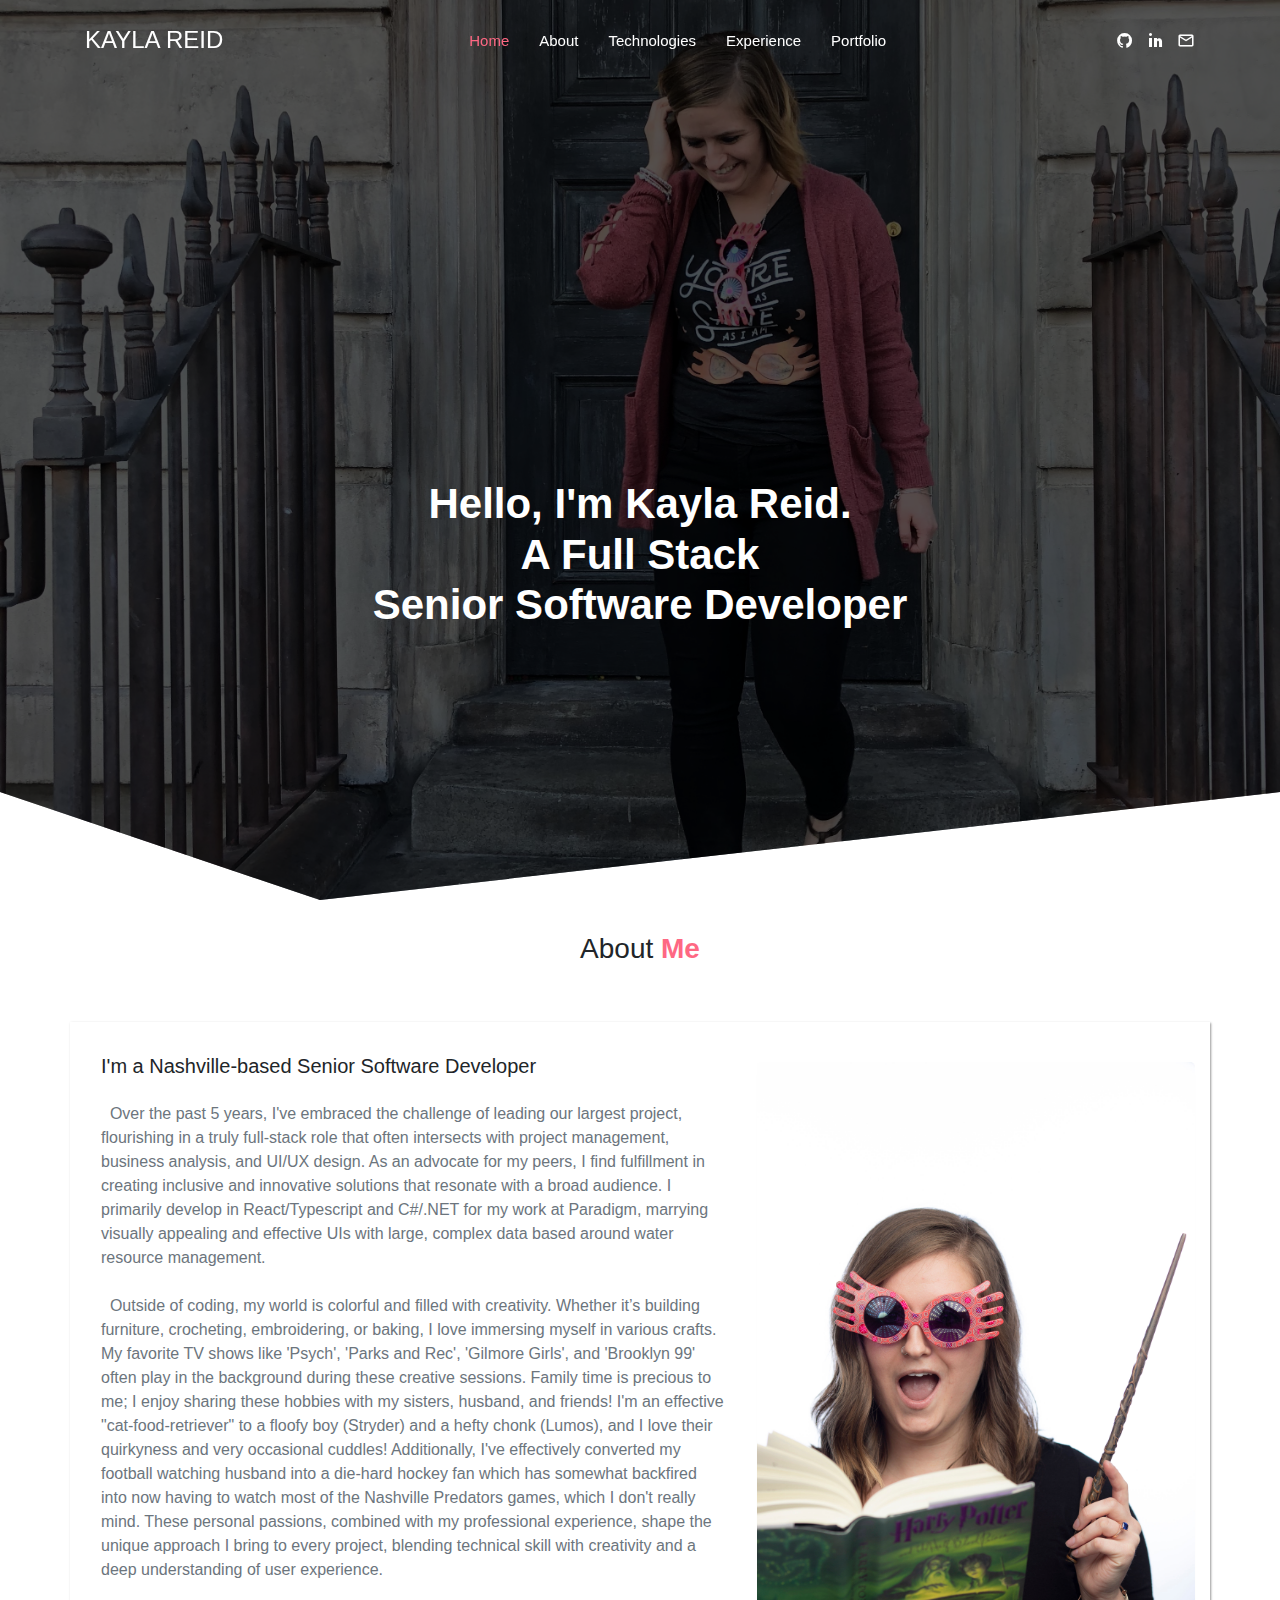
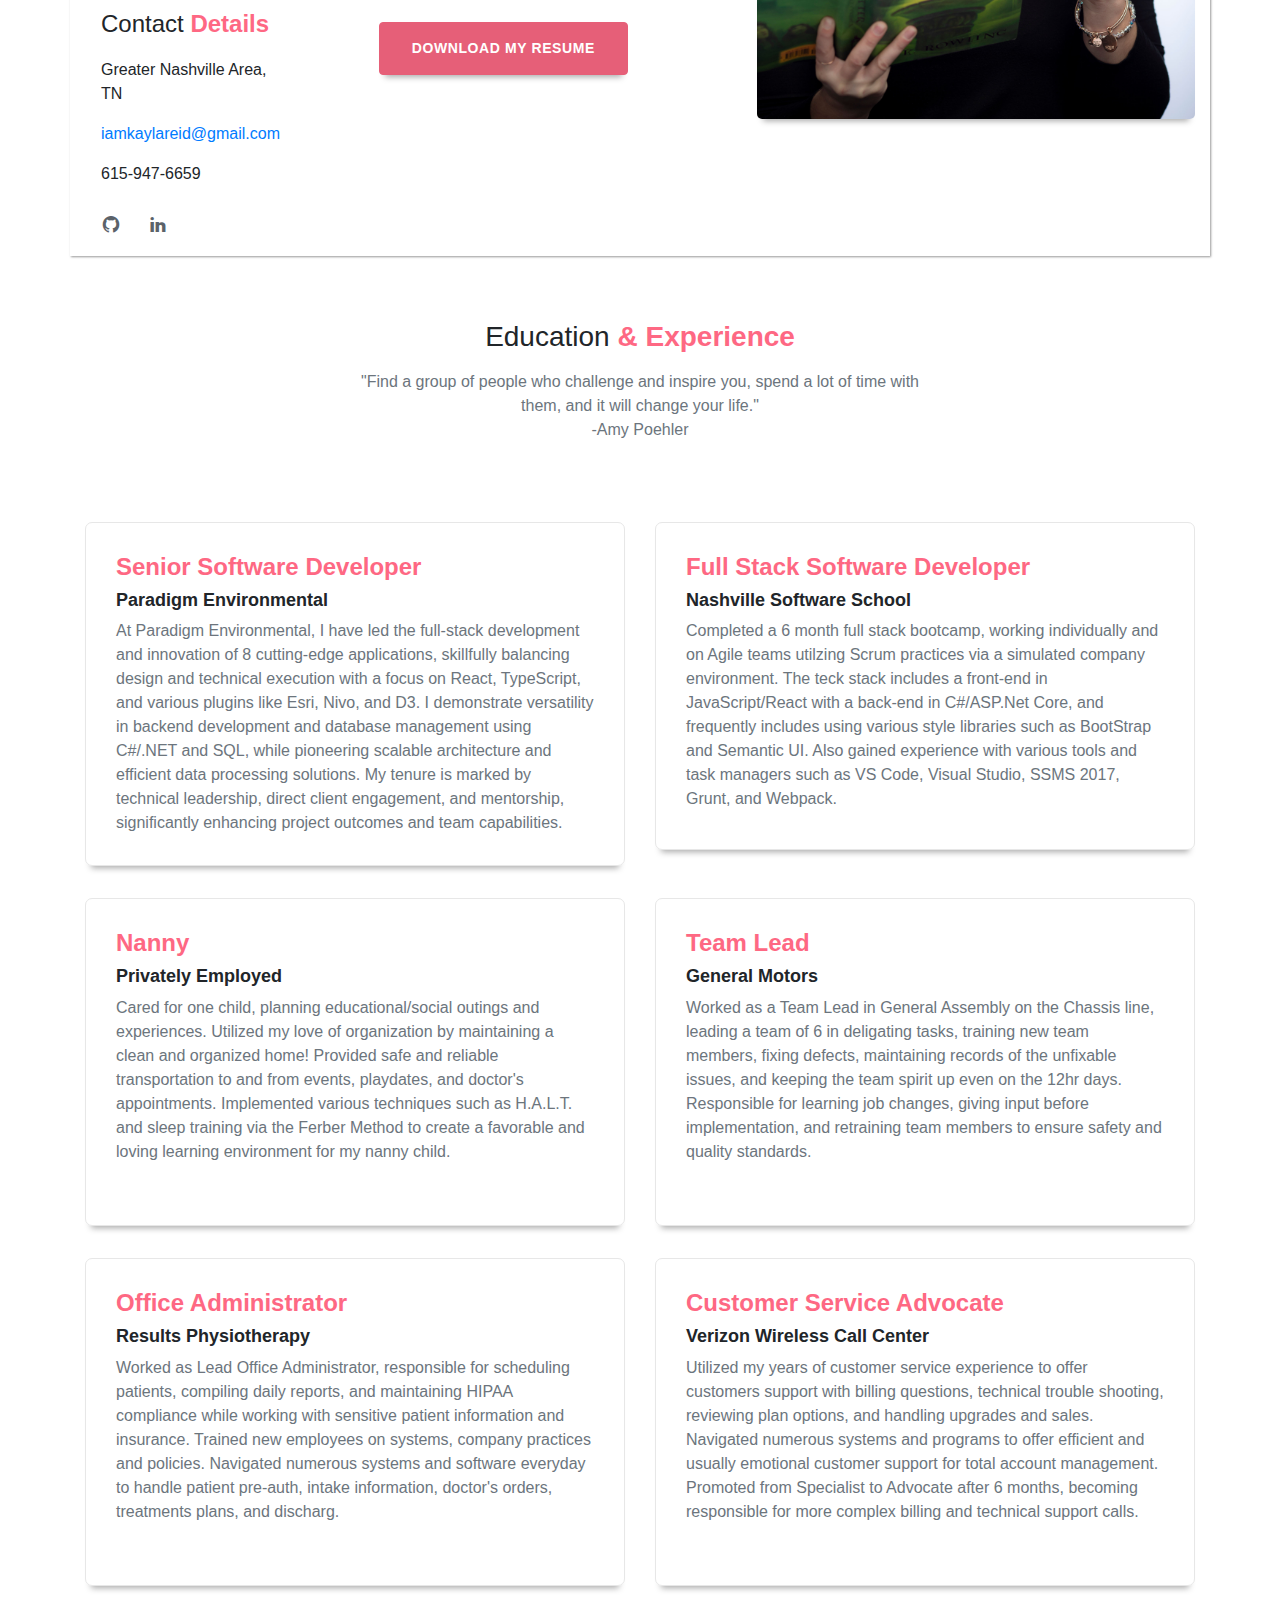
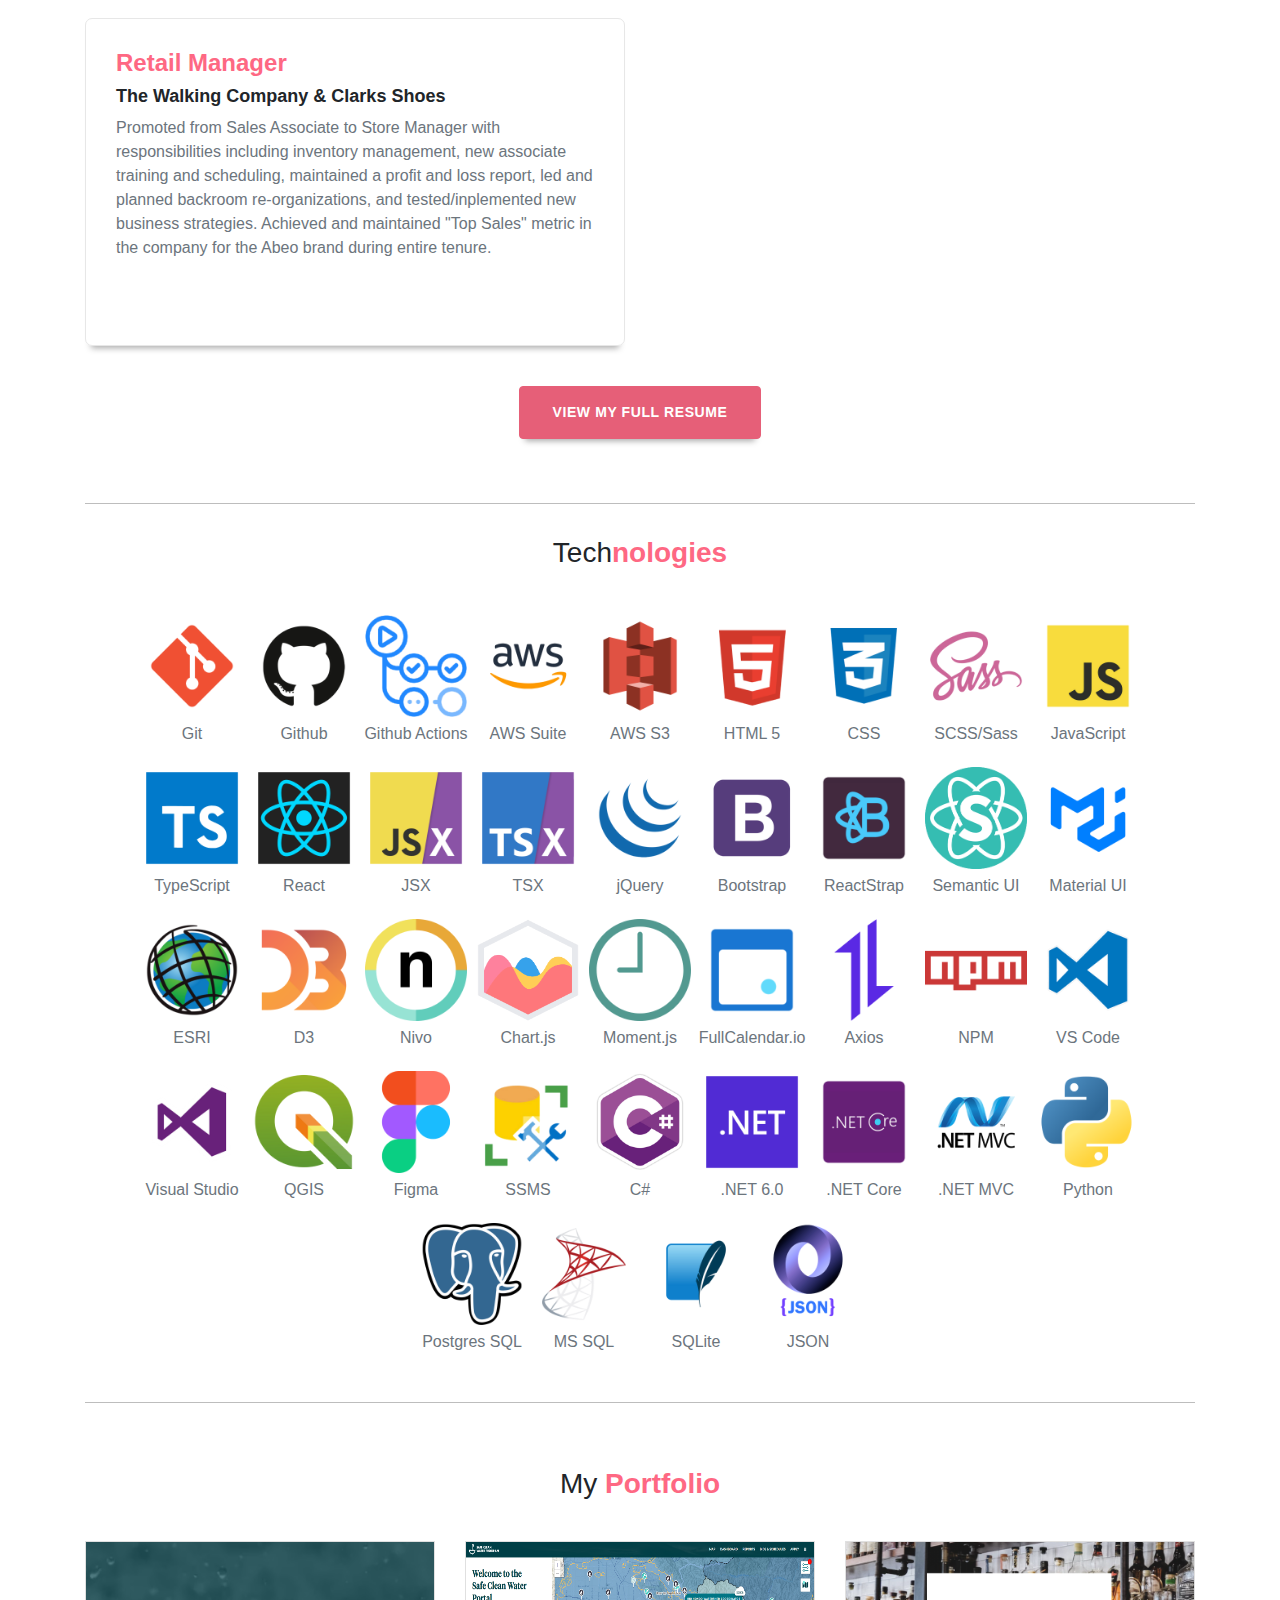
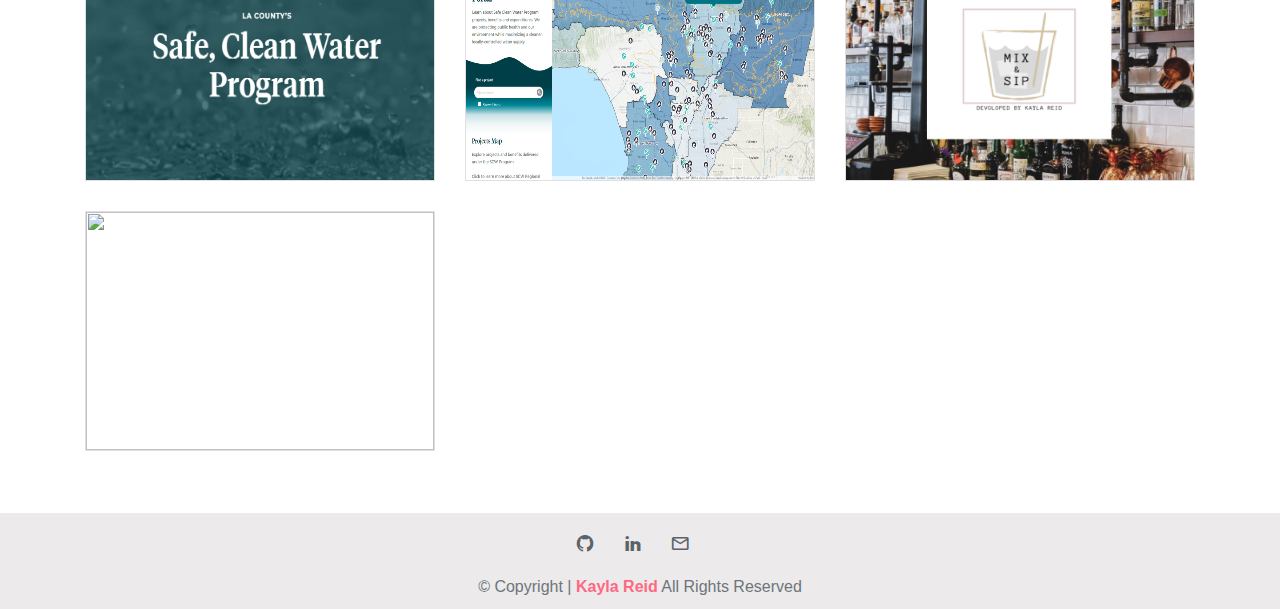
==== commit 22cb9b6c: "updated styling" ====
--- a/index.html
+++ b/index.html
@@ -213,7 +213,8 @@
                         </div>
                     </div>
                 </div>
-
+            </div>
+            <div class="row mt-3">
                 <div class="col-lg-6">
                     <div class="edu_content mt-3 exp">
                         <h4 class="text_custom font-weight-bold">Nanny</h4>
@@ -223,8 +224,6 @@
                         </div>
                     </div>
                 </div>
-            </div>
-            <div class="row mt-3">
                 <div class="col-lg-6">
                     <div class="edu_content mt-3 exp">
                         <h4 class="text_custom font-weight-bold">Team Lead</h4>
@@ -235,6 +234,8 @@
                     </div>
                 </div>
 
+            </div>
+            <div class="row mt-3">
                 <div class="col-lg-6">
                     <div class="edu_content mt-3 exp">
                         <h4 class="text_custom font-weight-bold">Office Administrator</h4>
@@ -244,8 +245,6 @@
                         </div>
                     </div>
                 </div>
-            </div>
-            <div class="row mt-3">
                 <div class="col-lg-6">
                     <div class="edu_content mt-3 exp">
                         <h4 class="text_custom font-weight-bold">Customer Service Advocate</h4>
@@ -255,7 +254,8 @@
                         </div>
                     </div>
                 </div>
-
+            </div>
+            <div class="row mt-3">
                 <div class="col-lg-6">
                     <div class="edu_content mt-3 exp">
                         <h4 class="text_custom font-weight-bold">Retail Manager</h4>
@@ -265,7 +265,6 @@
                         </div>
                     </div>
                 </div>
-
             </div>
         </div>
         <div class="mt-4 button padding-top" id="center">
@@ -499,51 +498,73 @@
         <div class="row portfolio-container">
             <div class="col-sm-4 col-xm-12 grid-item react">
                 <a href="#work-id1" class="work-item">
-                    <img src="images/m&sLogin.png" class="img-responsive" alt="mizandsip">
+                    <img src="images/LaCounty.png" class="img-responsive" alt="Sip">
                     <div class="work-inner">
                         <h3>Stormwater Investment Plan Tool</h3>
-                        <h5>City of Los Angeles User-Facing UI</h5>
+                        <h5>SCW Public-Facing UI</h5>
                     </div>
                 </a>
                 <div id="work-id1" class="mfp-hide work-popup port">
-                      <img id="lasip" src="images/m&s.png" alt="mixandsip">
+                      <img id="laSip" src="images/Sip.png" alt="sipTool">
                       <div class="work-popup-content">
                         <h3 class="text-center">SIP Tool</h3>
                         <p>TODO: zinger</p>
                         <p>TODO: description</p>
                         <div class="project-links">
                             <a href="https://portal.safecleanwaterla.org/sip-tool/" target="_blank">Check it out</a>
-                            <a>Private Repository</a>
-                        </div>
+                        </div>
+                        <div class="center">Private Repository</div>
                     </div>
                   </div> 
             </div>
 
-
-
-
-                <div class="col-sm-4 col-xm-12 grid-item react">
-                    <a href="#work-id2" class="work-item">
-                        <img src="images/m&sLogin.png" class="img-responsive" alt="mizandsip">
-                        <div class="work-inner">
-                            <h3>Mix & Sip</h3>
-                            <h5>Client-Side Capstone</h5>
-                        </div>
-                    </a>
-                    <div id="work-id2" class="mfp-hide work-popup port">
-                          <img id="mands" src="images/m&s.png" alt="mixandsip">
-                          <div class="work-popup-content">
-                            <h3 class="text-center">Mix & Sip</h3>
-                            <p>Do you like to drink and save money? Drink at home, Mix and Sip can help!</p>
-                            <p>Mix & Sip is a single page responsive CRUD web application that solves one of my greatest irritations: a note on my phone of drink mix recipes, growing out of control, that isn't intuitive or easily searchable! Mix & Sip is the app I've always longed for, one that allows me to collect recipes, shows me what ingredients I have on hand, build a list of things to get, as well as show me what I can immediately mix with what is on hand. Built in React and leveraging Semantic UI for React and CSS for styling, Mix & Sip is deployed through Heroku along with it's database, a flat data-structure built in JSON.</p>
-                            <div class="project-links">
-                                <!-- <a href="https://mixandsip.herokuapp.com" target="_blank">Check it out</a> -->
-                                <a href="https://github.com/KaylaReid/mix-and-sip-capstone" target="_blank">View the Code</a>
-                            </div>
-                        </div>
-                      </div> 
-                </div>
-
+           
+            <div class="col-sm-4 col-xm-12 grid-item react">
+                <a href="#work-id4" class="work-item">
+                    <img src="images/MapAndDashboard.png" class="img-responsive" alt="MapAndDashboard">
+                    <div class="work-inner">
+                        <h3>Safe Clean Water Map & Dashboard</h3>
+                        <h5>SCW Public-Facing UI</h5>
+                    </div>
+                </a>
+                <div id="work-id4" class="mfp-hide work-popup port">
+                        <img id="laMapAndDash" src="images/m&s.png" alt="mixandsip">
+                        <div class="work-popup-content">
+                        <h3 class="text-center">Map & Dashboard</h3>
+                        <p>TODO: zinger</p>
+                        <p>TODO: description</p>
+                        <div class="project-links">
+                            <a href="https://portal.safecleanwaterla.org/scw-reporting/map" target="_blank">Check it out</a>
+                            <div class="center">Private Repository</div>
+                        </div>
+                    </div>
+                    </div> 
+            </div>
+
+
+
+            <div class="col-sm-4 col-xm-12 grid-item react">
+                <a href="#work-id2" class="work-item">
+                    <img src="images/m&sLogin.png" class="img-responsive" alt="mizandsip">
+                    <div class="work-inner">
+                        <h3>Mix & Sip</h3>
+                        <h5>Client-Side Capstone</h5>
+                    </div>
+                </a>
+                <div id="work-id2" class="mfp-hide work-popup port">
+                        <img id="mands" src="images/m&s.png" alt="mixandsip">
+                        <div class="work-popup-content">
+                        <h3 class="text-center">Mix & Sip</h3>
+                        <p>Do you like to drink and save money? Drink at home, Mix and Sip can help!</p>
+                        <p>Mix & Sip is a single page responsive CRUD web application that solves one of my greatest irritations: a note on my phone of drink mix recipes, growing out of control, that isn't intuitive or easily searchable! Mix & Sip is the app I've always longed for, one that allows me to collect recipes, shows me what ingredients I have on hand, build a list of things to get, as well as show me what I can immediately mix with what is on hand. Built in React and leveraging Semantic UI for React and CSS for styling, Mix & Sip is deployed through Heroku along with it's database, a flat data-structure built in JSON.</p>
+                        <div class="project-links">
+                            <!-- <a href="https://mixandsip.herokuapp.com" target="_blank">Check it out</a> -->
+                            <a href="https://github.com/KaylaReid/mix-and-sip-capstone" target="_blank">View the Code</a>
+                        </div>
+                    </div>
+                    </div> 
+            </div>
+            <!-- <div class="row portfolio-container"> -->
                 <!-- <div class="col-sm-4 col-xm-12 grid-item react">
                     <a href="#work-id2" class="work-item">
                         <img src="images/use-by-bg.png" class="img-responsive" alt="mixandsip">
@@ -585,7 +606,7 @@
                             </div>
                           </div> 
                     </div>
-                </div>
+                <!-- </div> -->
             </div>
         </section>
         <!-- Portfolio Grid End -->
--- a/css/style.css
+++ b/css/style.css
@@ -24,6 +24,12 @@
 
 *****************/
 
+.center {
+    display: flex;
+    justify-content: center;
+    align-items: center;    
+}
+
 
 /* ===================================
     08. Portfolio
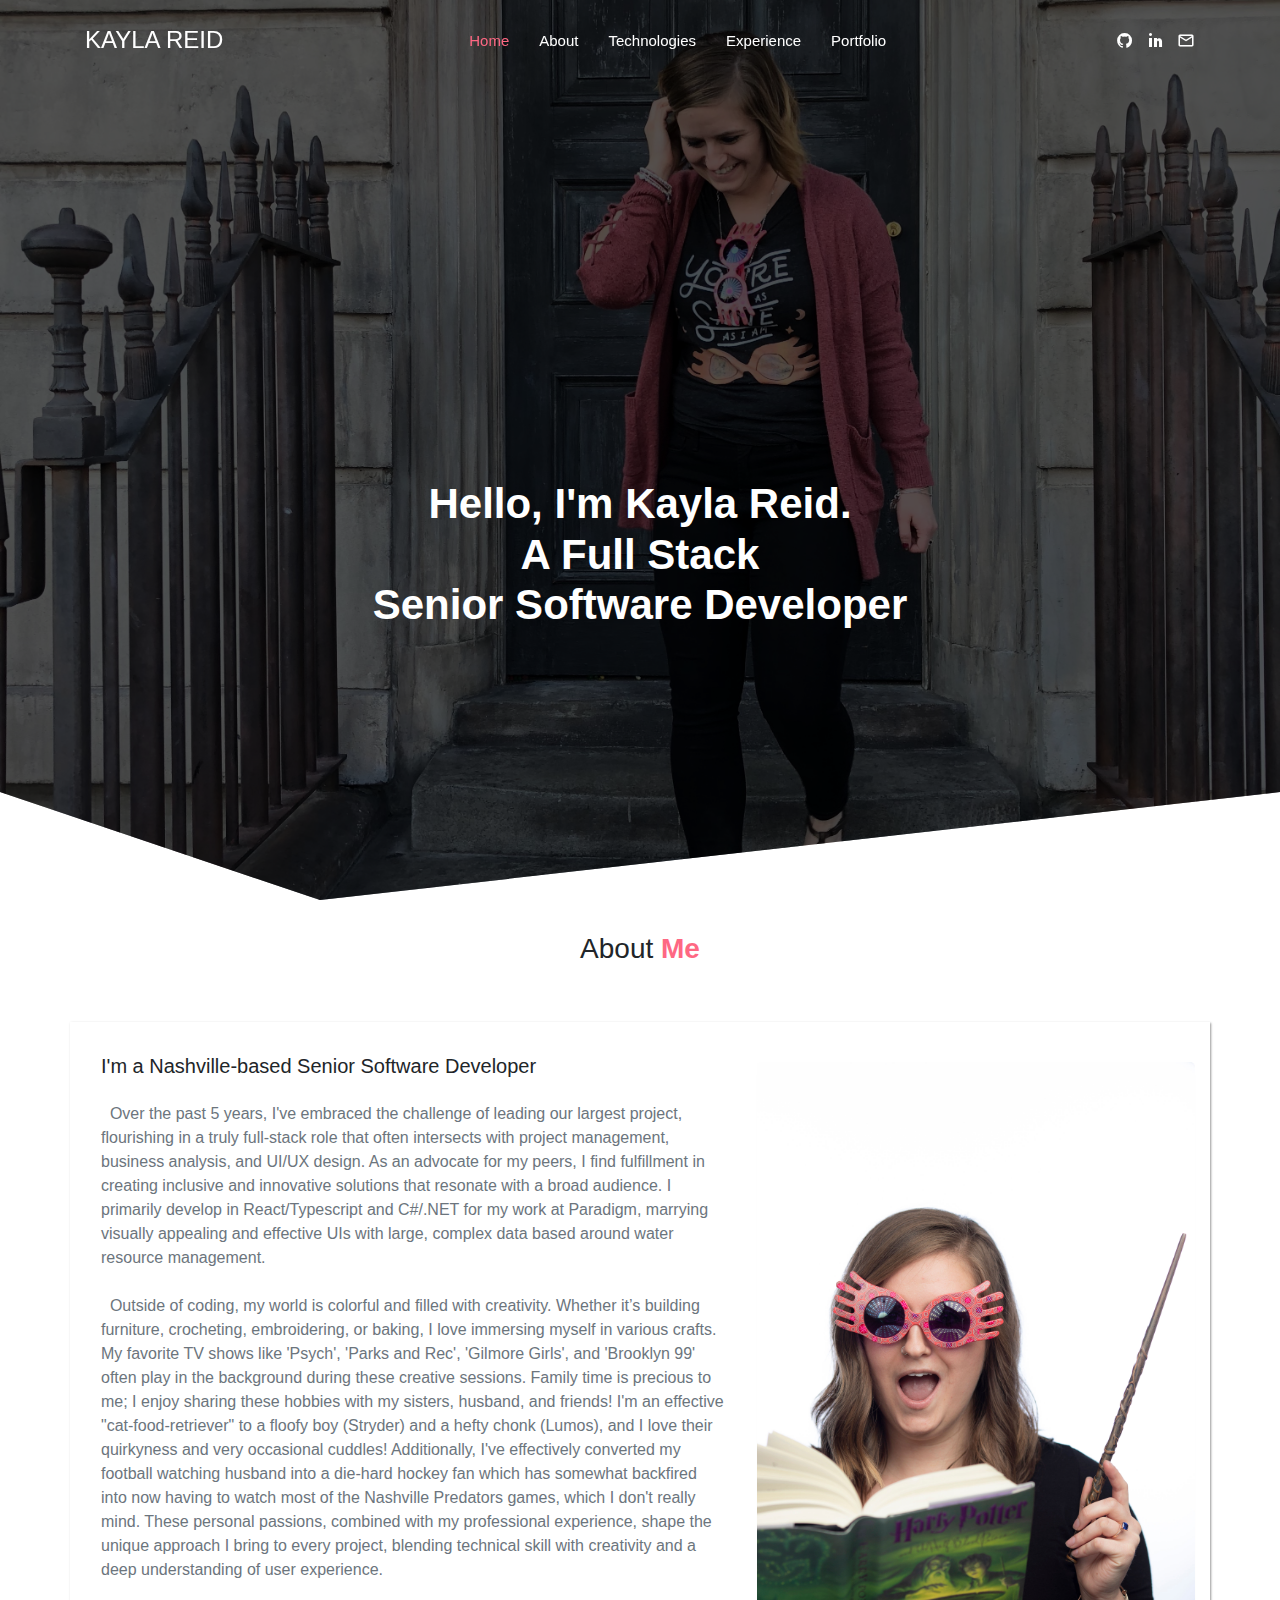
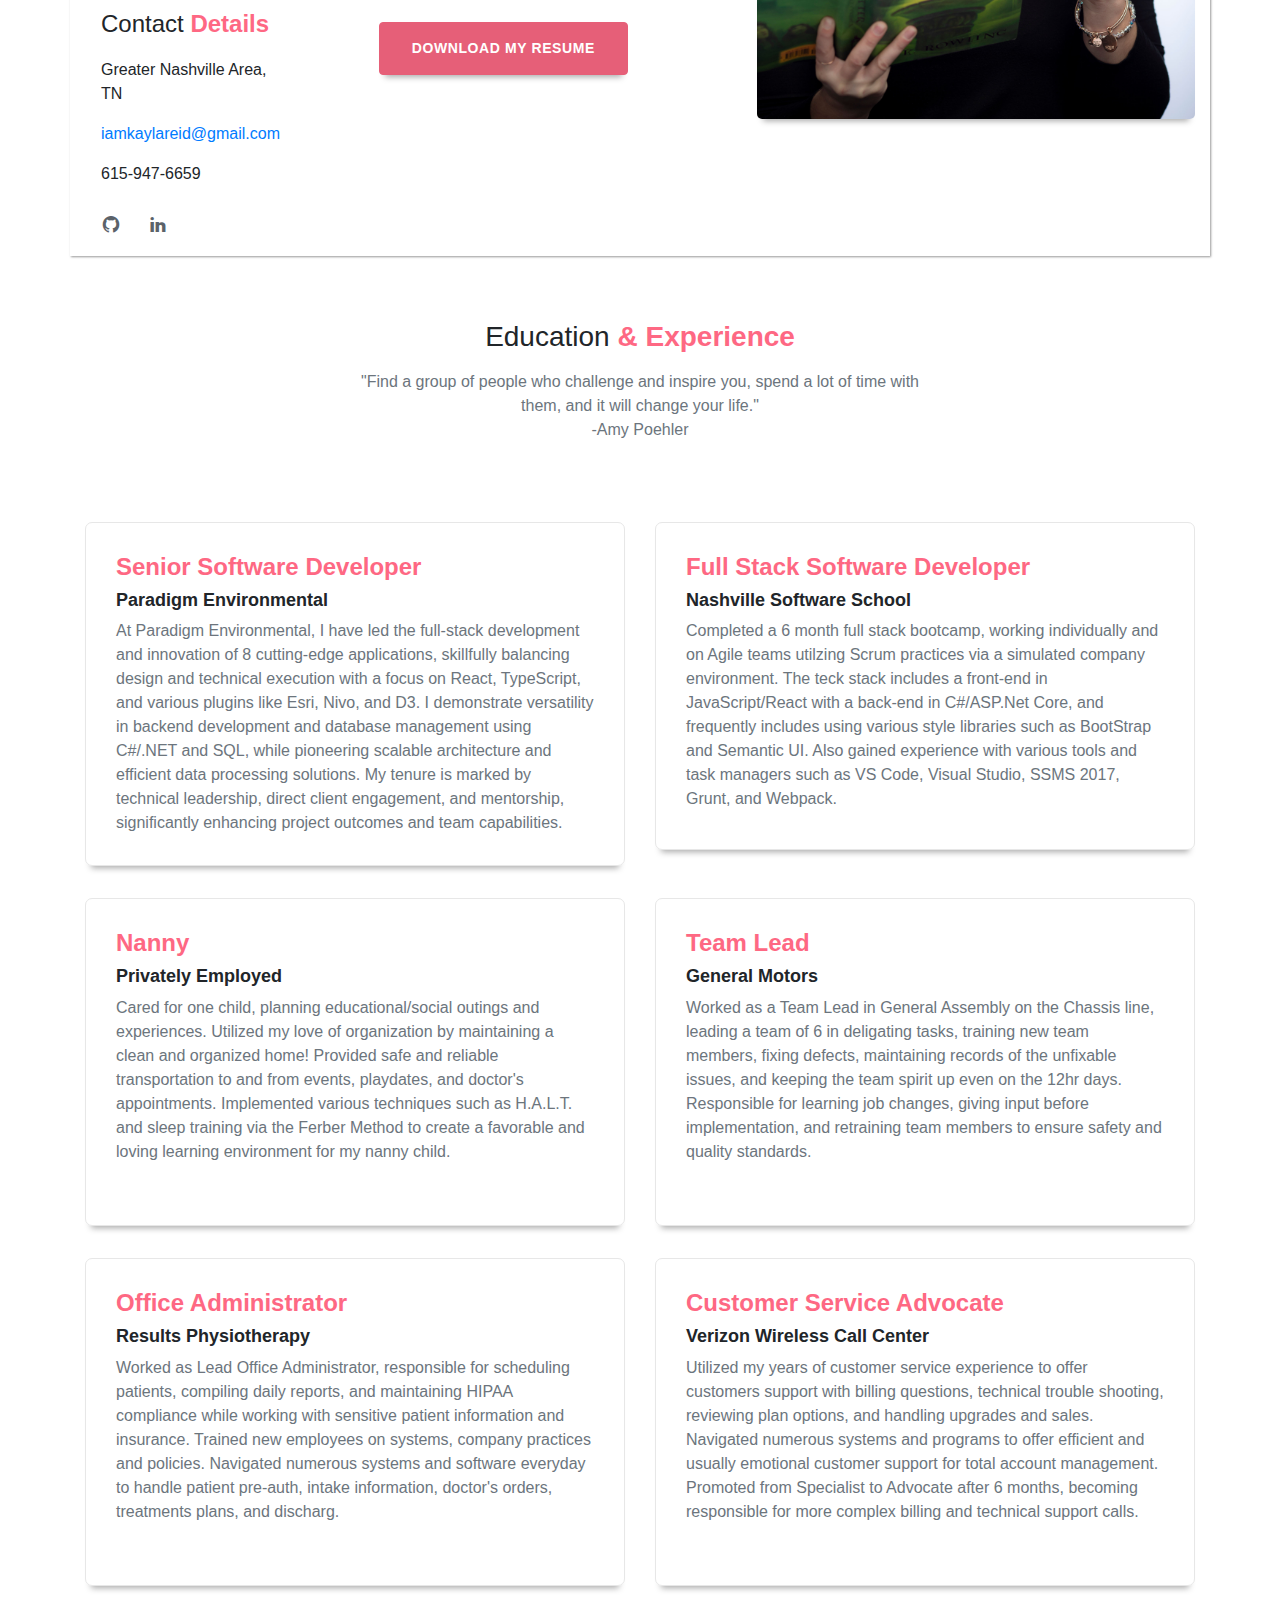
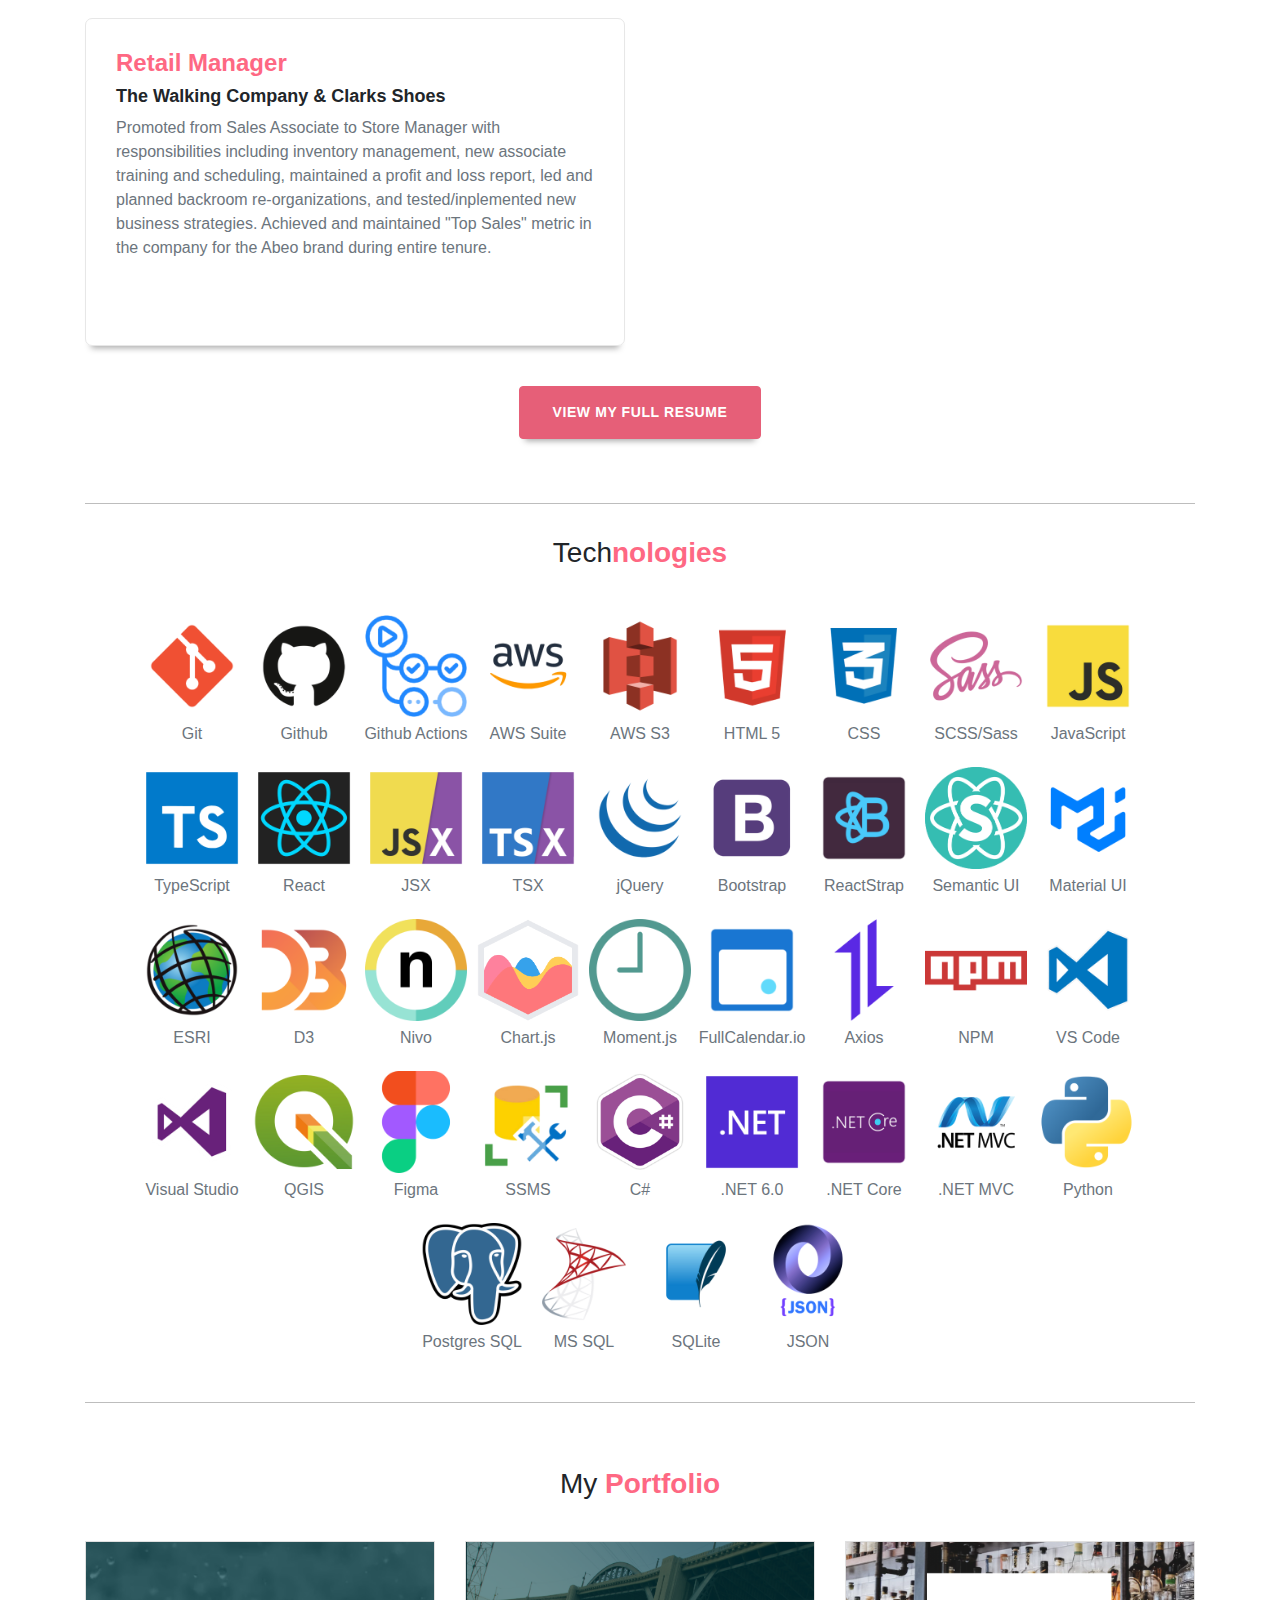
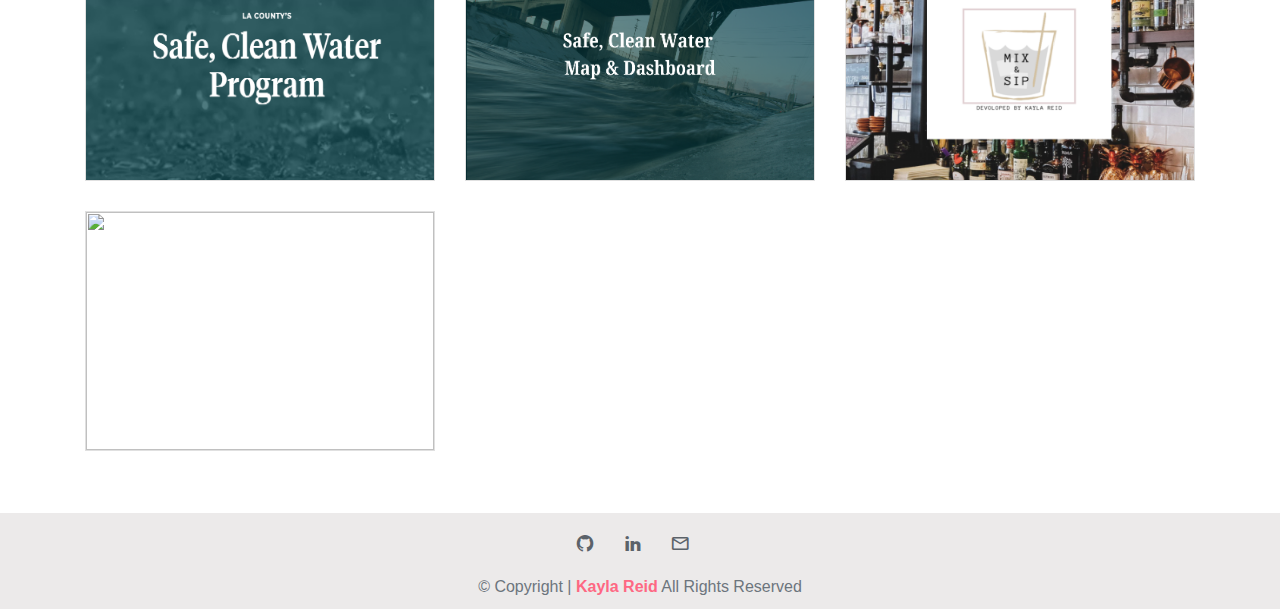
==== commit 43b6aa1b: "updated modals" ====
--- a/index.html
+++ b/index.html
@@ -13,7 +13,7 @@
     <meta prefix="www.kaylareid.codes" property='og:description' content='Personal Website for Kayla Reid'>
     <meta prefix="www.kaylareid.codes" property='og:url' content='www.kaylareid.codes'>
 
-    <link rel="shortcut icon" href="images/newPinapple.png">
+    <link rel="shortcut icon" href="images/crochet-fav-icon.png">
 
     <!-- Magnific-popup -->
     <link rel="stylesheet" href="css/magnific-popup.css">
@@ -501,7 +501,7 @@
                     <img src="images/LaCounty.png" class="img-responsive" alt="Sip">
                     <div class="work-inner">
                         <h3>Stormwater Investment Plan Tool</h3>
-                        <h5>SCW Public-Facing UI</h5>
+                        <h5>Public-Facing UI</h5>
                     </div>
                 </a>
                 <div id="work-id1" class="mfp-hide work-popup port">
@@ -521,22 +521,22 @@
            
             <div class="col-sm-4 col-xm-12 grid-item react">
                 <a href="#work-id4" class="work-item">
-                    <img src="images/MapAndDashboard.png" class="img-responsive" alt="MapAndDashboard">
+                    <img src="images/SCW Map & Dashboard.png" class="img-responsive" alt="MapAndDashboard">
                     <div class="work-inner">
-                        <h3>Safe Clean Water Map & Dashboard</h3>
-                        <h5>SCW Public-Facing UI</h5>
+                        <h3>SCW Map & Dashboard</h3>
+                        <h5>Public-Facing UI</h5>
                     </div>
                 </a>
                 <div id="work-id4" class="mfp-hide work-popup port">
-                        <img id="laMapAndDash" src="images/m&s.png" alt="mixandsip">
+                        <img id="laMapAndDash" src="images/MapAndDashboard.png" alt="mixandsip">
                         <div class="work-popup-content">
                         <h3 class="text-center">Map & Dashboard</h3>
                         <p>TODO: zinger</p>
                         <p>TODO: description</p>
                         <div class="project-links">
                             <a href="https://portal.safecleanwaterla.org/scw-reporting/map" target="_blank">Check it out</a>
-                            <div class="center">Private Repository</div>
-                        </div>
+                        </div>
+                        <div class="center">Private Repository</div>
                     </div>
                     </div> 
             </div>
